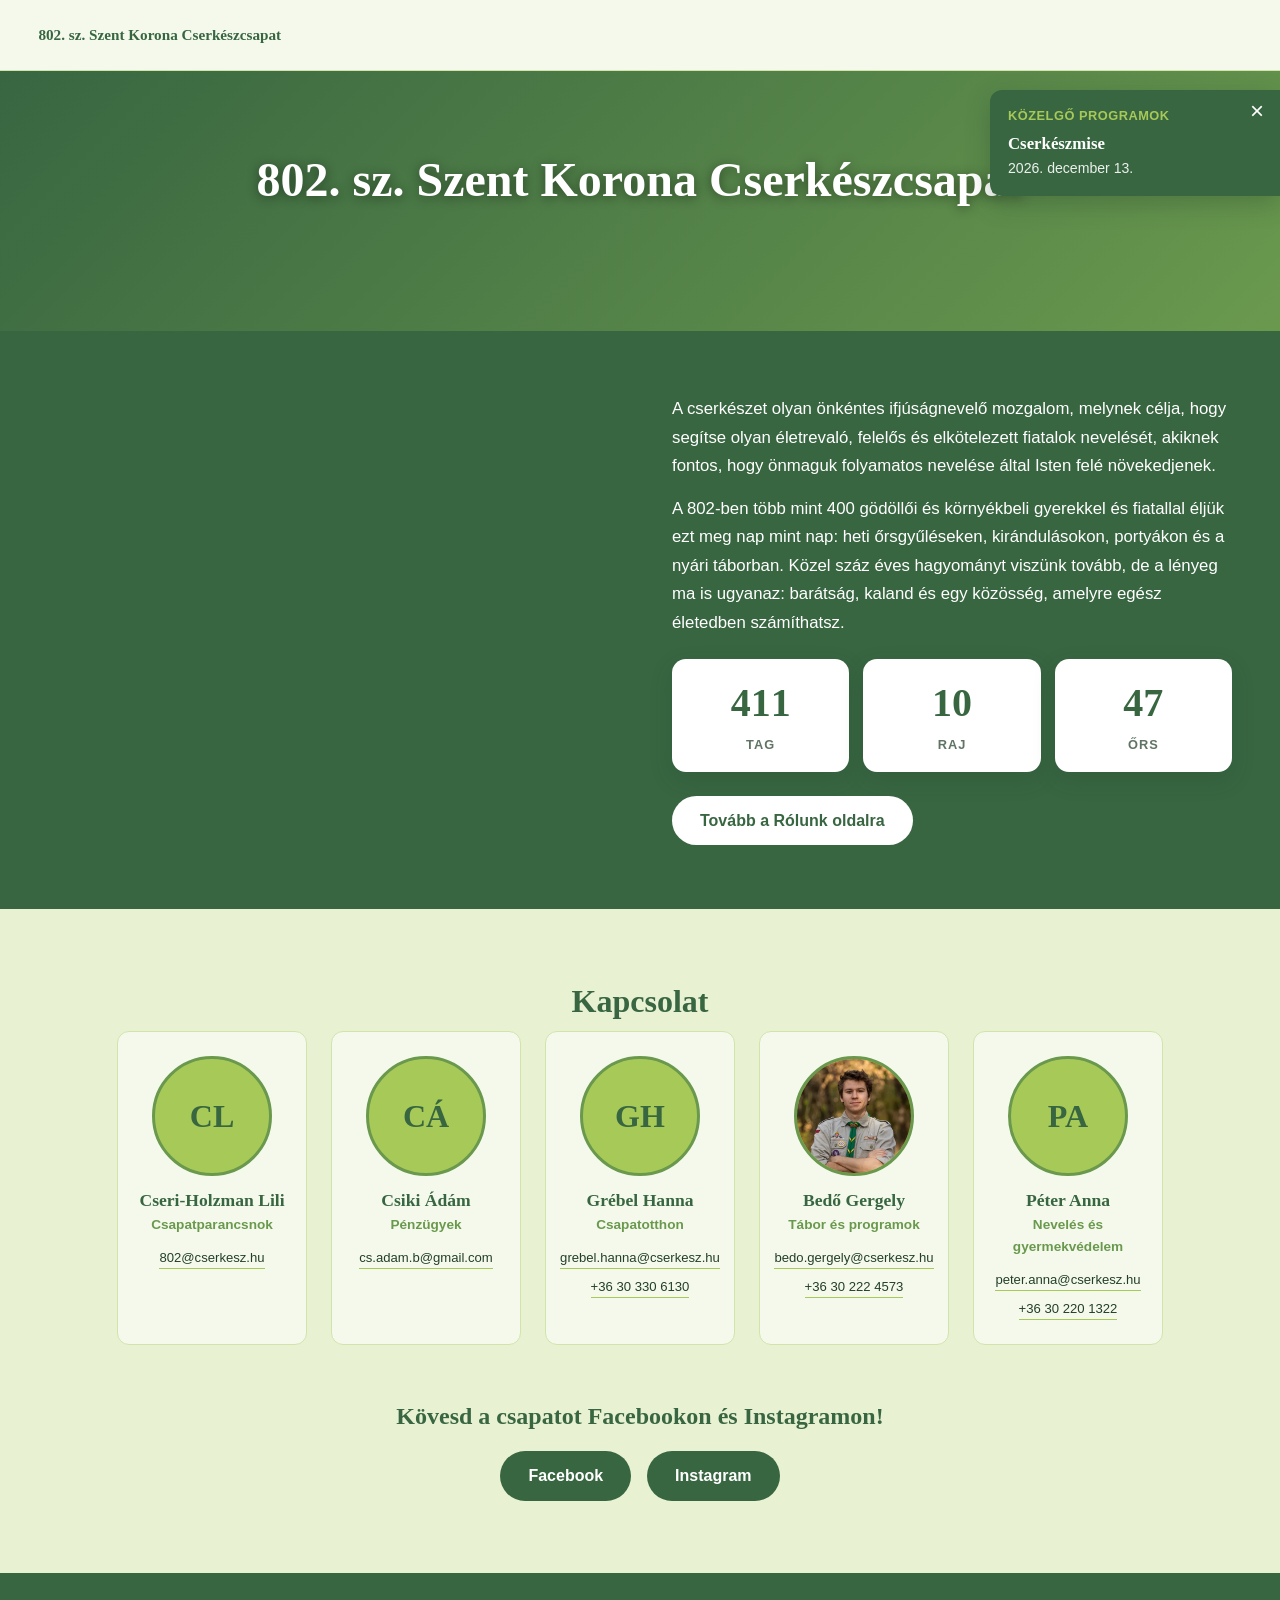
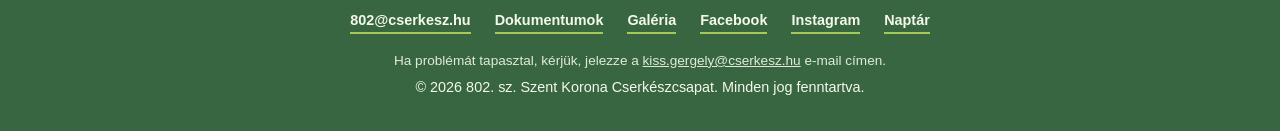
==== index.html @ c23d1774 "Programkártya: a főoldalról érkezve sincs kiemelés (:target törölve); style.css?v=134 Co-Authored-By" ====
<!DOCTYPE html>
<html lang="hu">
<head>
  <meta charset="UTF-8">
  <!-- Content Security Policy: scripts only from this site (plus the hashed inline script of
       404.html), embeds only from Google Forms/Drive/Maps; a defence in depth against injected code.
       Keep it identical on every page; a new external resource has to be allowed here. -->
  <meta http-equiv="Content-Security-Policy" content="default-src 'self'; script-src 'self' 'sha256-ILmEoDmaDFn/JUVySfZHBvQvwyPFL4ER1KanXS+sU4k='; style-src 'self' 'unsafe-inline'; img-src 'self' data:; connect-src 'self'; frame-src https://docs.google.com https://drive.google.com https://www.google.com https://maps.google.com; object-src 'none'; base-uri 'self'; form-action 'none'; upgrade-insecure-requests">
  <meta name="referrer" content="strict-origin-when-cross-origin">
  <meta name="viewport" content="width=device-width, initial-scale=1.0">
  <title>802. sz. Szent Korona Cserkészcsapat – Gödöllő</title>
  <meta name="description" content="A 802. sz. Szent Korona Cserkészcsapat Gödöllőn működő cserkészcsapat. Csatlakozz hozzánk 4. osztálytól: közösség, kaland, természet.">

  <link rel="canonical" href="https://www.802szentkorona.com/">

  <meta property="og:type" content="website">
  <meta property="og:title" content="802. sz. Szent Korona Cserkészcsapat – Gödöllő">
  <meta property="og:description" content="Csatlakozz hozzánk 4. osztálytól: közösség, kaland, természet.">
  <meta property="og:url" content="https://www.802szentkorona.com/">
  <meta property="og:image" content="https://www.802szentkorona.com/images/webp/kozos/share.jpg">
  <meta property="og:image:width" content="1200">
  <meta property="og:image:height" content="630">
  <meta property="og:image:alt" content="A 802. sz. Szent Korona Cserkészcsapat tagjai közös csoportképen">
  <meta property="og:site_name" content="802. sz. Szent Korona Cserkészcsapat">
  <meta name="twitter:card" content="summary_large_image">
  <meta property="og:locale" content="hu_HU">

  <!-- Logos: the header shows images/webp/kozos/logo_white.jpg (black mark on white), the favicon is images/webp/kozos/logo_green.jpg -->
  <link rel="icon" type="image/jpeg" href="images/webp/kozos/logo_green.jpg?v=1">
  <link rel="apple-touch-icon" href="images/webp/kozos/logo_green.jpg?v=1">
  <link rel="stylesheet" href="style.css?v=134">

  <!-- Structured data: helps Google understand that this is an organisation -->
  <script type="application/ld+json">
  {
    "@context": "https://schema.org",
    "@type": "Organization",
    "name": "802. sz. Szent Korona Cserkészcsapat",
    "url": "https://www.802szentkorona.com/",
    "logo": "https://www.802szentkorona.com/images/webp/kozos/logo_white.jpg",
    "email": "802@cserkesz.hu",
    "areaServed": "Gödöllő",
    "sameAs": ["https://www.facebook.com/802szentkorona"]
  }
  </script>
</head>
<body>

  <!-- Notice bar (red, top of the page) -->
  <!-- NOTICES:START – written by tools/sync_notices.py from the Google Sheet, do not edit by hand -->
  <div class="notice-bar" id="noticeBar"></div>

  <!-- NOTICES:END -->

  <!-- Header / navigation -->
  <header class="site-header">
    <div class="container header-inner">
      <a href="./" class="logo">
        <img class="logo-img" src="images/webp/kozos/logo_white.webp" alt="" data-optional>
        <span class="logo-text">802. sz. Szent Korona Cserkészcsapat</span>
      </a>

      <!-- Hamburger button for the mobile view -->
      <button class="nav-toggle" id="navToggle" type="button" aria-label="Menü megnyitása" aria-expanded="false" aria-controls="mainNav">
        <span></span>
        <span></span>
        <span></span>
      </button>

      <nav class="main-nav" id="mainNav">
        <ul>
          <li><a href="./" aria-current="page">Főoldal</a></li>
          <li class="has-sub">
            <button class="nav-sub-toggle" type="button" aria-expanded="false" aria-controls="subPrograms">Események</button>
            <ul class="sub-nav" id="subPrograms">
              <li><a href="programok">Programjaink</a></li>
              <li><a href="tabor">Táboraink</a></li>
            </ul>
          </li>
          <li><a href="csapatotthon">Csapatotthonunk</a></li>
          <li><a href="rolunk">Rólunk</a></li>
          <li class="has-sub">
            <button class="nav-sub-toggle" type="button" aria-expanded="false" aria-controls="subFinance">Pénzügyek</button>
            <ul class="sub-nav" id="subFinance">
              <li><a href="penzugyek#tagdij">Tagdíj</a></li>
              <li><a href="penzugyek#nagytabor">Nagytábordíj</a></li>
              <li><a href="penzugyek#kcstabor">Kcs tábordíj</a></li>
              <li><a href="egyesulet">Egyesület</a></li>
              <li><a href="eszkozok">Eszközbérlés</a></li>
            </ul>
          </li>
          <li><a class="nav-cta nav-cta-join" href="csatlakozom">Csatlakozom</a></li>
          <li><a class="nav-cta" href="tamogass">Támogass minket</a></li>
        </ul>
      </nav>
    </div>
  </header>

  <!--
    Cover image + name (images/webp/fooldal/csapatunk.webp). The image is shown in full,
    without cropping, in its own ratio, at full width.
  -->
  <section class="hero">
    <img class="hero-img" src="images/webp/fooldal/csapatunk.webp" alt="A csapat tagjai közös csoportképen az erdő előtt" data-optional>
    <!-- On phones the 802 aerial photo replaces the group photo (switched by the CSS), together with the title -->
    <img class="hero-img-mobile" src="images/webp/fooldal/hero.webp" width="1200" height="899" alt="Cserkészek madártávlatból, a réten kirakott 802-es szám" data-optional>
    <h1>802. sz. Szent Korona Cserkészcsapat</h1>
  </section>

  <!--
    Csapatunk: the image on the left (images/webp/fooldal/hero.webp, shown in full,
    without cropping), the text on the right on a plain green background.
    On mobile the image is on top, the text below.
  -->
  <section id="csapatunk" class="team-split">
    <div class="team-split-image">
      <img src="images/webp/fooldal/hero.webp" alt="Cserkészek madártávlatból, a réten kirakott 802-es szám" data-optional>
    </div>
    <div class="team-split-text">
      <div>
        <!--
          The text is based on the team's earlier website (the Rólunk and
          "Csapatunk múltja" pages: the start in the early 1920s, the ban in 1948,
          the restart in 1989, the weekly patrol meetings and the summer camp).
          The first paragraph introduces scouting, the second the team.
        -->
        <p>
          A cserkészet olyan önkéntes ifjúságnevelő mozgalom, melynek célja, hogy
          segítse olyan életrevaló, felelős és elkötelezett fiatalok nevelését,
          akiknek fontos, hogy önmaguk folyamatos nevelése által Isten felé
          növekedjenek.
        </p>
        <p>
          A 802-ben több mint 400 gödöllői és környékbeli gyerekkel és
          fiatallal éljük ezt meg nap mint nap: heti őrsgyűléseken,
          kirándulásokon, portyákon és a nyári táborban. Közel száz éves
          hagyományt viszünk tovább, de a lényeg ma is ugyanaz: barátság, kaland
          és egy közösség, amelyre egész életedben számíthatsz.
        </p>
        <!-- Counters (they roll up when scrolled into view) -->
        <!-- COUNTERS:START – written by tools/sync_counters.py from the Google Sheet, do not edit by hand -->
        <div class="stats">
          <div class="stat-card">
            <span class="stat-number" data-count="411">411</span>
            <span class="stat-label">Tag</span>
          </div>
          <div class="stat-card">
            <span class="stat-number" data-count="10">10</span>
            <span class="stat-label">Raj</span>
          </div>
          <div class="stat-card">
            <span class="stat-number" data-count="47">47</span>
            <span class="stat-label">Őrs</span>
          </div>
        </div>

        <!-- COUNTERS:END -->
        <a class="btn btn-light" href="rolunk">Tovább a Rólunk oldalra</a>
      </div>
    </div>
  </section>

  <!-- Kapcsolat -->
  <!--
    The cards (name, role, introduction, e-mail, phone, photo) come from the
    "Csapatvezetés" sheet; tools/sync_leaders.py downloads the photos from the Drive "Képek"
    folder into images/webp/kozos/team/<name>.webp files.
    While a photo is not uploaded, the card shows the monogram.
  -->
  <section id="kapcsolat" class="section contact">
    <div class="container">
      <h2>Kapcsolat</h2>

      <div class="people-grid">
        <!-- LEADERS:START – written by tools/sync_leaders.py from the Google Sheet (Csapatvezetés), do not edit by hand -->
        <div class="person-card has-bio">
          <div class="person-photo" data-initials="CL">
            <img src="images/webp/kozos/team/cseri-holzman-lili.webp" alt="Cseri-Holzman Lili" data-optional>
          </div>
          <h3>Cseri-Holzman Lili</h3>
          <p class="person-role">Csapatparancsnok</p>
          <a class="person-email" href="mailto:802@cserkesz.hu">802@<wbr>cserkesz.hu</a>
          <div class="person-bio" hidden>
            <p class="person-bio-role">Csapatparancsnok</p>
            <ul class="person-bio-contact">
              <li><a class="person-email" href="mailto:802@cserkesz.hu">802@cserkesz.hu</a></li>
            </ul>
          </div>
        </div>

        <div class="person-card has-bio">
          <div class="person-photo" data-initials="CÁ">
            <img src="images/webp/kozos/team/csiki-adam.webp" alt="Csiki Ádám" data-optional>
          </div>
          <h3>Csiki Ádám</h3>
          <p class="person-role">Pénzügyek</p>
          <a class="person-email" href="mailto:cs.adam.b@gmail.com">cs.adam.b@<wbr>gmail.com</a>
          <div class="person-bio" hidden>
            <p class="person-bio-role">Pénzügyek</p>
            <ul class="person-bio-contact">
              <li><a class="person-email" href="mailto:cs.adam.b@gmail.com">cs.adam.b@gmail.com</a></li>
            </ul>
          </div>
        </div>

        <div class="person-card has-bio">
          <div class="person-photo" data-initials="GH">
            <img src="images/webp/kozos/team/grebel-hanna.webp" alt="Grébel Hanna" data-optional>
          </div>
          <h3>Grébel Hanna</h3>
          <p class="person-role">Csapatotthon</p>
          <a class="person-email" href="mailto:grebel.hanna@cserkesz.hu">grebel.hanna@<wbr>cserkesz.hu</a>
          <a class="person-phone" href="tel:+36303306130">+36 30 330 6130</a>
          <div class="person-bio" hidden>
            <p class="person-bio-role">Csapatotthon</p>
            <p class="person-bio-text">Grébel Hanna vagyok, törzsgyökeres gödöllői és jelenleg az ELTE társadalomtudományi karán vagyok szociológi alapszakos hallgató. 2015-óta része az életemnek a cserkészet. 2022-ben őrsvezető lettem és jelenleg is aktívan vezetem a Gyömbér őrsöt. 2024-ben felkértek, hogy legyek a Bezsilla villáért felelős Csapatparancsnok-helyettes, amit szívesen vállaltam. Elvégeztem a segédtiszti vezetőképzőt és 2025 őszében leváltottam az elődömet. Feladatom, hogy a csapatotthonunk vidám, biztonságos és funkcionális környezetet biztosítson a gyermekek és a vezetők számára egyaránt, felveszem a kapcsolatot azokkal, akik szállás miatt keresnek meg minket (más cserkészcsapatok) és gondoskodok a ház felszereltségéről.</p>
            <ul class="person-bio-contact">
              <li><a class="person-email" href="mailto:grebel.hanna@cserkesz.hu">grebel.hanna@cserkesz.hu</a></li>
              <li><a class="inline-link" href="tel:+36303306130">+36 30 330 6130</a></li>
            </ul>
          </div>
        </div>

        <div class="person-card has-bio">
          <div class="person-photo" data-initials="BG">
            <img src="images/webp/kozos/team/bedo-gergely.webp" alt="Bedő Gergely" data-optional>
          </div>
          <h3>Bedő Gergely</h3>
          <p class="person-role">Tábor és programok</p>
          <a class="person-email" href="mailto:bedo.gergely@cserkesz.hu">bedo.gergely@<wbr>cserkesz.hu</a>
          <a class="person-phone" href="tel:+36302224573">+36 30 222 4573</a>
          <div class="person-bio" hidden>
            <p class="person-bio-role">Tábor és programok</p>
            <p class="person-bio-text">Egészen kisgyermek korom óta nagy csodálattal és kíváncsisággal nézek a világra. Hamar ráébredtem arra is, hogy a szerteágazó érdeklődésem biztos pontja a minket körülvevő természet. Amint tehettem, csatlakoztam is a cserkészekhez. Azóta sokat köszönhetek a mozgalomnak, a rengeteg szabadban töltött perc mellet, a megtartó közösséget, a fejlődési lehetőségeket és a cselekedve tanulás tapasztalatát, sok élményt és kalandot. Úgy hiszem, hogy ma is, amikor minden a fiatalok figyelméért van versenyben, a cserkészet egy biztos fogódzkodót ad az egészséges felnőtté válás útján.<br>Hogy ehhez hozzá tehessek, örömmel vállaltam csapatunk szolgálatát segédőrsvezetőként, idővel pedig megadatott, hogy folytathattam ezt, és immáron programokért felelős csapatparancsnok helyettesként segíthetem csapatparancsnokunk munkáját. Feladatomat a saját tapasztalataimat szem előtt tartva igyekszem végezni. Célom, hogy olyan programokat tartsunk, amelyek ténylegesen fejlődési lehetőséget adnak a cserkészeinknek. Hozzásegítik őket önmaguk, egymás, a természet, a körülöttünk lévő és a szemmel nem látható világ megismeréséhez és megértéséhez. Azt szeretném, hogy a programok során sok kalandban és élményben lehessen része csapatunk minden tagjának.</p>
            <ul class="person-bio-contact">
              <li><a class="person-email" href="mailto:bedo.gergely@cserkesz.hu">bedo.gergely@cserkesz.hu</a></li>
              <li><a class="inline-link" href="tel:+36302224573">+36 30 222 4573</a></li>
            </ul>
          </div>
        </div>

        <div class="person-card has-bio">
          <div class="person-photo" data-initials="PA">
            <img src="images/webp/kozos/team/peter-anna.webp" alt="Péter Anna" data-optional>
          </div>
          <h3>Péter Anna</h3>
          <p class="person-role">Nevelés és gyermekvédelem</p>
          <a class="person-email" href="mailto:peter.anna@cserkesz.hu">peter.anna@<wbr>cserkesz.hu</a>
          <a class="person-phone" href="tel:+36302201322">+36 30 220 1322</a>
          <div class="person-bio" hidden>
            <p class="person-bio-role">Nevelés és gyermekvédelem</p>
            <p class="person-bio-text">Péter Anna vagyok, legtöbbeknek Annipanni. 2014-ben kezdtem el cserkészkedni Gödöllőn, 2020-ban lettem őrsvezető, és immár hetedik éve vezetem a Cukorborsó őrsöt. A nevelésért felelős csapatparancsnok-helyettesi szolgálatot 2024 ősze óta végzem csapatunkban. Célom és legfőbb motivációm, hogy mind a vezetőink, mind a hozzánk járó gyermekek biztonságos és fejlődésre alkalmas környezetben tölthessék szabadidejüket, legyen szó őrsgyűlésekről, raji és csapatos programokról vagy a táborokról.</p>
            <ul class="person-bio-contact">
              <li><a class="person-email" href="mailto:peter.anna@cserkesz.hu">peter.anna@cserkesz.hu</a></li>
              <li><a class="inline-link" href="tel:+36302201322">+36 30 220 1322</a></li>
            </ul>
          </div>
        </div>

        <!-- LEADERS:END -->
      </div>

      <!--
        Social pages: deliberately links only, the Facebook/Instagram
        content is not loaded into the page (so the visitor's data is not
        sent to Meta until they click).
      -->
      <div class="social-section">
        <h3>Kövesd a csapatot Facebookon és Instagramon!</h3>
        <div class="social-buttons">
          <a class="btn btn-primary" href="https://www.facebook.com/802szentkorona" target="_blank" rel="noopener noreferrer">Facebook</a>
          <a class="btn btn-primary" href="https://www.instagram.com/802szentkorona/" target="_blank" rel="noopener noreferrer">Instagram</a>
        </div>
      </div>
    </div>
  </section>

  <!-- Footer -->
  <footer class="site-footer">
    <div class="container">
      <div class="footer-links">
        <a href="mailto:802@cserkesz.hu">802@cserkesz.hu</a>
        <a href="dokumentumok">Dokumentumok</a>
        <a href="galeria">Galéria</a>
        <a href="https://www.facebook.com/802szentkorona" target="_blank" rel="noopener noreferrer">Facebook</a>
        <a href="https://www.instagram.com/802szentkorona/" target="_blank" rel="noopener noreferrer">Instagram</a>
        <a href="programok#naptar">Naptár</a>
      </div>
      <!-- ADMIN_CONTACT:START – written by tools/sync_footer.py from the ADMIN_EMAIL secret, do not edit by hand -->
      <p class="footer-report">Ha problémát tapasztal, kérjük, jelezze a <a href="mailto:kiss.gergely@cserkesz.hu">kiss.gergely@cserkesz.hu</a> e-mail címen.</p>

      <!-- ADMIN_CONTACT:END -->
      <p>&copy; <span id="year"></span> 802. sz. Szent Korona Cserkészcsapat. Minden jog fenntartva.</p>
    </div>
  </footer>

  <!--
    Upcoming program tab: if programok.html has a program in the next 7 days
    (data-date), this tab slides in from the right with the program's name and
    date. Clicking it leads to the matching card on the Programok page.
    script.js reads the data from programok.html, there is nothing to edit here.
  -->
  <aside class="upcoming-tab" id="upcomingTab" aria-label="Közelgő programok" hidden>
    <button class="upcoming-close" id="upcomingClose" type="button" aria-label="Bezárás">&times;</button>
    <p class="upcoming-title">Közelgő programok</p>
    <ul class="upcoming-list" id="upcomingList"></ul>
  </aside>

  <script src="script.js?v=79"></script>
</body>
</html>
---- style.css ----
/* ==========================================================
   Base settings
   ========================================================== */
:root {
  /* ----------------------------------------------------------
     The site's COLOUR SCHEME — the 3 given greens are the base:
       - 386641 (dark green)
       - 6a994e (medium green)
       - a7c957 (light, lime green)
     None of the given colours is light enough for a background, so the
     background and border colours are derived from a7c957 (mixed with
     white), and the text colour is a darker shade of 386641.
     Changing these variables recolours the whole site.
     ---------------------------------------------------------- */
  --color-primary: #386641;        /* dark green – buttons, links, headings, footer */
  --color-primary-dark: #2a4d31;   /* darker shade of dark green – hover state */
  --color-accent: #6a994e;         /* medium green – decorative lines, icons */
  --color-highlight: #a7c957;      /* light green – date labels, highlights */
  --color-text: #233f2a;           /* derived dark green – body text */
  --color-text-muted: rgba(35, 63, 42, 0.72);
  --color-bg: #f4f9eb;             /* derived – main background */
  --color-bg-alt: #e8f1d2;         /* derived – alternating section background */
  --color-border: #d3e4ab;         /* derived – borders */
  --color-alert: #b42318;          /* red – notice bar (top of the page) */

  --font-heading: 'Georgia', 'Times New Roman', serif;
  --font-body: 'Segoe UI', Arial, sans-serif;
  --max-width: 1100px;
}

* {
  box-sizing: border-box;
}

/* The hidden attribute hides an element even if it has its own display rule */
[hidden] {
  display: none !important;
}

html {
  scroll-behavior: smooth;
}

body {
  margin: 0;
  font-family: var(--font-body);
  color: var(--color-text);
  background: var(--color-bg);
  line-height: 1.6;
}

h1, h2, h3 {
  font-family: var(--font-heading);
  color: var(--color-primary);
  line-height: 1.25;
  margin-top: 0;
}

a {
  color: inherit;
  text-decoration: none;
}

img {
  max-width: 100%;
  display: block;
}

.container {
  max-width: var(--max-width);
  margin: 0 auto;
  padding: 0 20px;
}

.section {
  padding: 72px 0;
}

.section h2 {
  font-size: 2rem;
  margin-bottom: 10px;
  text-align: center;
}

.section-lead {
  text-align: center;
  max-width: 640px;
  margin: 0 auto 40px;
  color: var(--color-text-muted);
}

.btn {
  display: inline-block;
  padding: 12px 28px;
  border: none;
  border-radius: 30px;
  font-family: inherit;
  font-size: 1rem;
  font-weight: bold;
  cursor: pointer;
  transition: transform 0.2s ease, background 0.2s ease;
}

.btn:hover {
  transform: translateY(-2px);
}

.btn-primary {
  background: var(--color-primary);
  color: #fff;
}

.btn-primary:hover {
  background: var(--color-primary-dark);
}

/* Light button on a dark green background (e.g. in the Csapatunk section) */
.btn-light {
  background: #fff;
  color: var(--color-primary);
}

.btn-light:hover {
  background: var(--color-highlight);
}

/* ==========================================================
   Header / navigation
   ========================================================== */
.site-header {
  position: sticky;
  top: 0;
  z-index: 100;
  background: rgba(244, 249, 235, 0.95);
  border-bottom: 1px solid var(--color-border);
  backdrop-filter: blur(4px);
}

.header-inner {
  display: flex;
  align-items: center;
  justify-content: space-between;
  height: 70px;
  gap: 16px;
}

.logo {
  display: flex;
  align-items: center;
  gap: 10px;
  font-family: var(--font-heading);
  font-size: 0.95rem;
  font-weight: bold;
  color: var(--color-primary);
  line-height: 1.2;
}

/* The logo is a JPG with a white background: multiply blending makes the white
   transparent in front of the header's pale background, the black stays black */
.logo-img {
  width: 64px;
  height: 64px;
  object-fit: contain;
  mix-blend-mode: multiply;
}

.main-nav ul {
  display: flex;
  align-items: center;
  gap: 14px;
  list-style: none;
  margin: 0;
  padding: 0;
}

.main-nav a {
  white-space: nowrap;
  font-size: 0.95rem;
  font-weight: 600;
  padding: 6px 0;
  border-bottom: 2px solid transparent;
  transition: color 0.2s ease, border-color 0.2s ease;
}

.main-nav a:hover {
  color: var(--color-accent);
}

.main-nav a[aria-current="page"] {
  color: var(--color-primary);
  border-bottom-color: var(--color-highlight);
}

/* The "Támogass minket" menu item looks like a button */
.main-nav a.nav-cta {
  padding: 8px 18px;
  border-bottom: none;
  border-radius: 30px;
  background: var(--color-primary);
  color: #fff;
}

.main-nav a.nav-cta:hover {
  background: var(--color-primary-dark);
  color: #fff;
}

.main-nav a.nav-cta[aria-current="page"] {
  background: var(--color-primary-dark);
  color: #fff;
}

/* "Csatlakozom" is a button too, next to "Támogass minket", in a lighter green */
.main-nav a.nav-cta-join {
  background: var(--color-highlight);
  color: var(--color-text);
}

.main-nav a.nav-cta-join:hover {
  background: var(--color-accent);
  color: #fff;
}

.main-nav a.nav-cta-join[aria-current="page"] {
  background: var(--color-accent);
  color: #fff;
}

/* Dropdown menus (Események, Pénzügyek): open on click and – with a mouse – on hover */
.has-sub {
  position: relative;
}

.nav-sub-toggle {
  display: inline-flex;
  align-items: center;
  gap: 6px;
  padding: 6px 0;
  border: 0;
  border-bottom: 2px solid transparent;
  background: none;
  color: inherit;
  font: inherit;
  font-size: 0.95rem;
  font-weight: 600;
  white-space: nowrap;
  cursor: pointer;
  transition: color 0.2s ease, border-color 0.2s ease;
}

/* downward arrow, turns upward when open */
.nav-sub-toggle::after {
  content: '';
  width: 6px;
  height: 6px;
  margin-top: -3px;
  border-right: 2px solid currentColor;
  border-bottom: 2px solid currentColor;
  transform: rotate(45deg);
  transition: transform 0.2s ease, margin 0.2s ease;
}

.has-sub.open > .nav-sub-toggle::after {
  margin-top: 3px;
  transform: rotate(-135deg);
}

.nav-sub-toggle:hover {
  color: var(--color-accent);
}

.has-sub.is-current > .nav-sub-toggle {
  color: var(--color-primary);
  border-bottom-color: var(--color-highlight);
}

.main-nav .sub-nav {
  position: absolute;
  top: 100%;
  left: 50%;
  z-index: 110;
  display: none;
  flex-direction: column;
  align-items: stretch;
  gap: 2px;
  min-width: 150px;
  margin-top: 10px;
  padding: 6px;
  background: #fff;
  border: 1px solid var(--color-border);
  border-radius: 12px;
  box-shadow: 0 10px 28px rgba(35, 63, 42, 0.16);
  transform: translateX(-50%);
}

/* invisible "bridge" between the menu item and the dropdown, so it does not close while hovering */
.main-nav .sub-nav::before {
  content: '';
  position: absolute;
  top: -12px;
  left: 0;
  right: 0;
  height: 12px;
}

.main-nav .sub-nav a {
  display: block;
  padding: 9px 14px;
  border-bottom: 0;
  border-radius: 8px;
}

.main-nav .sub-nav a:hover,
.main-nav .sub-nav a[aria-current="page"] {
  background: var(--color-bg-alt);
  color: var(--color-primary);
}

.has-sub.open > .sub-nav {
  display: flex;
}

/* Wide screens used with a mouse: opens on hover only (clicking does nothing),
   without an arrow; with the keyboard (Tab) focus opens it. Touch screens keep click + arrow. */
@media (hover: hover) and (min-width: 1281px) {
  .has-sub:hover > .sub-nav,
  .has-sub:has(:focus-visible) > .sub-nav {
    display: flex;
  }

  .nav-sub-toggle {
    cursor: default;
  }

  .nav-sub-toggle::after {
    display: none;
  }
}

.nav-toggle {
  display: none;
  flex-direction: column;
  justify-content: center;
  gap: 5px;
  width: 32px;
  height: 32px;
  background: none;
  border: none;
  padding: 4px;
  cursor: pointer;
}

.nav-toggle span {
  display: block;
  height: 2px;
  background: var(--color-primary);
  border-radius: 2px;
}

/* ==========================================================
   Hero (home page)
   The cover image is shown IN FULL, without cropping or distortion: the image
   fills the width keeping its own ratio, and its height follows from that
   (on a large screen it may be taller than the viewport; the bottom is then
   reached by scrolling). If the image is missing (script.js removes an image
   that fails to load), a green gradient shows.
   ========================================================== */
.hero {
  position: relative;
  display: flex;
  justify-content: center;
  min-height: 260px;
  background: linear-gradient(135deg, var(--color-primary), var(--color-accent));
}

.hero-img {
  display: block;
  width: 100%;
  height: auto;
}

/* The phone version of the image (the 802 aerial photo) is hidden on desktop */
.hero-img-mobile {
  display: none;
}

.hero h1 {
  position: absolute;
  /* 16% is left free at the bottom, so the title sits at about 42% of the image height
     (above the middle); a larger value moves it higher */
  inset: 0 0 16% 0;
  z-index: 2;
  display: flex;
  align-items: center;
  justify-content: center;
  margin: 0;
  padding: 20px;
  text-align: center;
  color: #fff;
  font-size: 3rem;
  text-shadow: 0 2px 12px rgba(0, 0, 0, 0.45);
}

/* Title banner of the subpages */
.page-banner {
  padding: 56px 20px;
  text-align: center;
  background: linear-gradient(135deg, var(--color-primary), var(--color-accent));
}

.page-banner h1 {
  margin: 0;
  color: #fff;
  font-size: 2.4rem;
}

.page-banner p {
  margin: 10px auto 0;
  max-width: 640px;
  color: rgba(255, 255, 255, 0.9);
}

/* ==========================================================
   Csapatunk section: the image on the left (shown in full, without
   cropping), the text on the right on a plain green background
   ========================================================== */
.team-split {
  display: grid;
  grid-template-columns: 1fr 1fr;
  background: var(--color-primary);
  color: #fff;
}

.team-split-image {
  display: flex;
  align-items: center;
}

.team-split-image img {
  display: block;
  width: 100%;
  height: auto;
}

.team-split-text {
  display: flex;
  align-items: center;
  padding: 48px clamp(24px, 5vw, 72px);
}

.team-split-text h2 {
  margin-bottom: 16px;
  color: #fff;
  font-size: 2rem;
}

.team-split-text p {
  margin: 0 0 14px;
  max-width: 560px;
  font-size: 1.05rem;
  line-height: 1.7;
}

.team-split-text .btn {
  margin-top: 10px;
}

/* ==========================================================
   Kapcsolat – people's cards
   ========================================================== */
.contact {
  background: var(--color-bg-alt);
}

.people-grid {
  display: flex;
  flex-wrap: wrap;
  justify-content: center;
  gap: 24px;
}

.person-card {
  flex: 0 1 190px;
  padding: 24px 12px;
  text-align: center;
  background: var(--color-bg);
  border: 1px solid var(--color-border);
  border-radius: 12px;
  transition: transform 0.2s ease, box-shadow 0.2s ease;
}

.person-card:hover {
  transform: translateY(-4px);
  box-shadow: 0 12px 24px rgba(35, 63, 42, 0.12);
}

/* A monogram shows behind the photo while the image is not uploaded yet
   (script.js removes an image that fails to load) */
.person-photo {
  position: relative;
  width: 120px;
  height: 120px;
  margin: 0 auto 14px;
  border-radius: 50%;
  overflow: hidden;
  background: var(--color-highlight);
  border: 3px solid var(--color-accent);
}

.person-photo::before {
  content: attr(data-initials);
  position: absolute;
  inset: 0;
  display: flex;
  align-items: center;
  justify-content: center;
  font-family: var(--font-heading);
  font-size: 2rem;
  font-weight: bold;
  color: var(--color-primary);
}

.person-photo img {
  position: absolute;
  inset: 0;
  width: 100%;
  height: 100%;
  object-fit: cover;
  /* for portrait photos the top of the image shows, so the head is not squeezed against the top of the circle */
  object-position: center top;
}

.person-card h3 {
  font-size: 1.1rem;
  margin-bottom: 2px;
}

.person-role {
  margin: 0 0 8px;
  font-size: 0.85rem;
  font-weight: 600;
  color: var(--color-accent);
}

.person-email {
  font-size: 0.82rem;
  overflow-wrap: anywhere;
  border-bottom: 1px solid var(--color-highlight);
}

.person-email:hover {
  color: var(--color-accent);
}

/* phone number on the person card, below the e-mail */
.person-phone {
  display: inline-block;
  margin-top: 6px;
  font-size: 0.82rem;
  border-bottom: 1px solid var(--color-highlight);
}

/* the e-mail on the card keeps its width while "Másolva!" is shown (script.js sets min-width) */
.person-card > .person-email {
  display: inline-block;
  max-width: 100%;
}

/* clicked on the card: copied, "Másolva!" for a moment (script.js) */
.person-card > .person-email.is-copied,
.person-card > .person-phone.is-copied,
.news-card a.is-copied {
  color: var(--color-primary);
  font-weight: bold;
}

a.person-phone:hover {
  color: var(--color-accent);
}

/* ==========================================================
   Social pages (Facebook, Instagram): link buttons only
   ========================================================== */
.social-section {
  margin-top: 56px;
  text-align: center;
}

.social-section > h3 {
  font-size: 1.5rem;
  margin-bottom: 20px;
}

.social-buttons {
  display: flex;
  flex-wrap: wrap;
  justify-content: center;
  gap: 16px;
}

/* ==========================================================
   Rólunk – a longer text page with two sections
   ========================================================== */
/* The fixed header must not cover the section title when arriving through an anchor link */
section[id] {
  scroll-margin-top: 70px;
}

/* Anchor links in the green title banner, below the title (Rólunk) */
.page-jump {
  display: flex;
  flex-wrap: wrap;
  justify-content: center;
  gap: 12px;
  margin-top: 22px;
}

.page-jump a {
  padding: 8px 22px;
  border: 2px solid #fff;
  border-radius: 30px;
  font-weight: 600;
  color: #fff;
  transition: background 0.2s ease, color 0.2s ease;
}

.page-jump a:hover,
.page-jump a:focus-visible {
  background: #fff;
  color: var(--color-primary);
}

.about-alt {
  background: var(--color-bg-alt);
}

.prose {
  max-width: 800px;
}

.prose h2 {
  margin-bottom: 24px;
}

.prose h3 {
  margin: 32px 0 10px;
  font-size: 1.3rem;
}

.prose p {
  margin: 0 0 14px;
}

.prose ul,
.prose ol {
  margin: 0 0 14px;
  padding-left: 1.5em;
}

.prose li {
  margin-bottom: 6px;
}

.prose a {
  font-weight: 600;
  border-bottom: 2px solid var(--color-highlight);
}

.prose a:hover {
  color: var(--color-accent);
}

.prose blockquote {
  margin: 0 0 14px;
  padding: 14px 20px;
  border-left: 4px solid var(--color-accent);
  background: rgba(167, 201, 87, 0.18);
  border-radius: 0 8px 8px 0;
  font-style: italic;
}

.prose-source {
  margin-top: 36px;
  padding-top: 16px;
  border-top: 1px solid var(--color-border);
  font-size: 0.9rem;
  color: var(--color-text-muted);
}

/* ==========================================================
   Csatlakozom – grades and troop leaders
   ========================================================== */
.grades-grid {
  display: grid;
  grid-template-columns: repeat(auto-fit, minmax(300px, 1fr));
  gap: 24px;
}

.grade-card {
  padding: 24px;
  background: var(--color-bg-alt);
  border: 1px solid var(--color-border);
  border-top: 4px solid var(--color-accent);
  border-radius: 12px;
}

.grade-card h3 {
  font-size: 1.25rem;
  margin-bottom: 4px;
}

.grade-note {
  margin: 0 0 12px;
}

.grade-squad {
  margin: 0 0 12px;
  font-weight: 600;
  color: var(--color-accent);
}

.grade-card ul {
  list-style: none;
  margin: 0;
  padding: 0;
}

.grade-card li {
  padding: 8px 0;
  border-top: 1px solid var(--color-border);
}

.grade-card li:first-child {
  border-top: none;
}

.leader-name {
  display: block;
  font-weight: 600;
}

.leader-email {
  font-size: 0.9rem;
  overflow-wrap: anywhere;
  border-bottom: 1px solid var(--color-highlight);
}

.leader-email:hover {
  color: var(--color-accent);
}

/* ==========================================================
   Csapatotthonunk
   ========================================================== */
.home-text {
  max-width: 720px;
  margin: 0 auto 40px;
  text-align: center;
}

.home-contact-title {
  margin-bottom: 20px;
  text-align: center;
  font-size: 1.3rem;
}

.home-contact {
  display: flex;
  justify-content: center;
  margin-bottom: 48px;
}

/* Visiting troops: info card on the left, the contact card on the right; stacked on phones.
   The contact wrapper is "display: contents", so its title takes the first row on the right and
   the two cards share the second row (= equally tall). */
.home-visit {
  display: grid;
  grid-template-columns: 1fr auto;
  gap: 20px 32px;
  margin-bottom: 48px;
}

.home-visit-contact {
  display: contents;
}

.home-visit .home-contact-title {
  grid-column: 2;
  grid-row: 1;
  margin-bottom: 0;
}

.home-visit .home-contact {
  grid-column: 2;
  grid-row: 2;
  margin-bottom: 0;
}

.home-visit-contact .person-card {
  flex-basis: 210px;
}

.home-visit-card {
  grid-column: 1;
  grid-row: 2;
  padding: 24px;
  background: var(--color-bg-alt);
  border: 1px solid var(--color-border);
  border-top: 4px solid var(--color-accent);
  border-radius: 12px;
}

.home-visit-card h3 {
  margin-bottom: 12px;
  font-size: 1.3rem;
}

.home-visit-card p {
  margin: 0 0 12px;
}

.home-visit-card .btn {
  margin-top: 4px;
}

@media (max-width: 768px) {
  .home-visit {
    grid-template-columns: 1fr;
    gap: 20px;
  }

  .home-visit-card,
  .home-visit .home-contact-title,
  .home-visit .home-contact {
    grid-column: 1;
    grid-row: auto;
  }

  .home-visit .home-contact-title {
    margin-top: 8px;
  }
}

/* Link inside text (e.g. a phone number) */
.inline-link {
  font-weight: 600;
  border-bottom: 2px solid var(--color-highlight);
}

.inline-link:hover {
  color: var(--color-accent);
}

.map-wrapper {
  max-width: 900px;
  margin: 0 auto;
  border-radius: 12px;
  overflow: hidden;
  border: 1px solid var(--color-border);
  box-shadow: 0 10px 30px rgba(35, 63, 42, 0.1);
}

.map-wrapper iframe {
  display: block;
  width: 100%;
  height: 380px;
  border: 0;
}

.map-cta {
  margin-top: 24px;
  text-align: center;
}

/* ==========================================================
   Programs – news cards
   ========================================================== */
/* Steppable row: 3 cards are visible at a time, scrolled with the arrows */
.news-carousel {
  position: relative;
  /* strip reserved for the arrows on both sides of the cards */
  padding: 0 60px;
}

.news-grid {
  display: flex;
  gap: 24px;
  /* room above/below for the lifting card and its shadow (overflow would clip it) */
  padding: 12px 0 24px;
  margin: -12px 0 -24px;
  overflow-x: auto;
  scroll-snap-type: x mandatory;
  scrollbar-width: none;
}

.news-grid::-webkit-scrollbar {
  display: none;
}

.news-grid > .news-card {
  flex: 0 0 calc((100% - 48px) / 3);
  /* a long e-mail address must not widen the card (then the last one would be cut off) */
  min-width: 0;
  overflow-wrap: anywhere;
  scroll-snap-align: start;
}

.carousel-btn {
  position: absolute;
  top: 50%;
  z-index: 2;
  width: 44px;
  height: 44px;
  margin-top: -22px;
  padding: 0 0 4px;
  border: 0;
  border-radius: 50%;
  background: var(--color-primary);
  color: #fff;
  font-size: 1.8rem;
  line-height: 1;
  cursor: pointer;
  box-shadow: 0 4px 12px rgba(35, 63, 42, 0.3);
  transition: background 0.2s ease, opacity 0.2s ease;
}

.carousel-btn:hover:not(:disabled) {
  background: var(--color-primary-dark);
}

/* If it cannot page further that way, the arrow fades */
.carousel-btn:disabled {
  opacity: 0.25;
  box-shadow: none;
  cursor: default;
}

.carousel-prev {
  left: 0;
}

.carousel-next {
  right: 0;
}

/* If every card fits, no arrows are needed */
.news-carousel.is-static .carousel-btn {
  display: none;
}

@media (max-width: 900px) {
  .news-grid > .news-card {
    flex-basis: calc((100% - 24px) / 2);
  }
}

@media (max-width: 640px) {
  /* On mobile the arrows sit on the card's edge so the card stays wide enough */
  .news-carousel {
    padding: 0;
  }

  .carousel-btn {
    width: 40px;
    height: 40px;
    margin-top: -20px;
  }

  .carousel-prev {
    left: -12px;
  }

  .carousel-next {
    right: -12px;
  }

  .news-grid > .news-card {
    flex-basis: 100%;
  }
}

/* ==========================================================
   Programs – calendar
   ========================================================== */
/* Order on the page: upcoming (light) → calendar (alternate background) → Program Archívum (light),
   so the backgrounds alternate even while the archive is hidden */
.calendar-section {
  background: var(--color-bg-alt);
  border-top: 1px solid var(--color-border);
}

/* subscribing to the public Google Calendar, above the calendar */
.calendar-subscribe {
  max-width: 820px;
  margin: 0 auto 24px;
  text-align: center;
}

.calendar-subscribe p {
  margin: 0 0 14px;
  color: var(--color-text-muted);
}

.calendar-subscribe-buttons {
  display: flex;
  flex-wrap: wrap;
  justify-content: center;
  gap: 12px;
}

/* outlined button (second choice next to a .btn-primary) */
.btn-outline {
  background: transparent;
  color: var(--color-primary);
  box-shadow: inset 0 0 0 2px var(--color-primary);
}

.btn-outline:hover {
  background: var(--color-primary);
  color: #fff;
}

/* the cards of the selected day would blend into the alternate background */
.calendar-section .news-card {
  background: var(--color-bg);
}

/* Program Archívum: past programs in their own strip, below the calendar */
.archive-section {
  border-top: 1px solid var(--color-border);
}

/* Program images at the bottom of the card: 2 images at a time, paged with arrows on both sides (script.js).
   The images show uncropped (in full) in a uniform 3:2 frame; clicking opens the lightbox. */
.news-gallery {
  position: relative;
  margin: auto 0 0;          /* at the bottom of the card, right above the buttons */
  padding-top: 12px;
}

.news-gallery + .news-actions {
  margin-top: 0;
}

.news-gallery-track {
  display: flex;
  gap: 8px;
  overflow-x: auto;
  scroll-snap-type: x mandatory;
  scrollbar-width: none;
}

.news-gallery-track::-webkit-scrollbar {
  display: none;
}

.news-gallery-track img {
  flex: 0 0 calc((100% - 8px) / 2);
  min-width: 0;
  aspect-ratio: 3 / 2;
  object-fit: contain;
  border-radius: 8px;
  background: rgba(35, 63, 42, 0.08);
  scroll-snap-align: start;
  cursor: zoom-in;
}

.news-gallery-track img:focus-visible {
  outline: 3px solid var(--color-highlight);
  outline-offset: -3px;
}

.gallery-btn {
  position: absolute;
  top: 50%;
  z-index: 1;
  width: 32px;
  height: 32px;
  margin-top: -16px;
  padding: 0 0 3px;
  border: 0;
  border-radius: 50%;
  background: var(--color-primary);
  color: #fff;
  font-size: 1.4rem;
  line-height: 1;
  cursor: pointer;
  box-shadow: 0 3px 10px rgba(35, 63, 42, 0.3);
  transition: background 0.2s ease, opacity 0.2s ease;
}

.gallery-btn:hover:not(:disabled) {
  background: var(--color-primary-dark);
}

.gallery-btn:disabled {
  opacity: 0.25;
  box-shadow: none;
  cursor: default;
}

.gallery-prev {
  left: -12px;
}

.gallery-next {
  right: -12px;
}

.calendar {
  max-width: 820px;
  margin: 0 auto;
  padding: 20px;
  background: #fff;
  border: 1px solid var(--color-border);
  border-radius: 12px;
}

.calendar-head {
  display: flex;
  align-items: center;
  justify-content: space-between;
  margin-bottom: 16px;
}

.calendar-title {
  margin: 0;
  font-size: 1.35rem;
  text-transform: capitalize;
}

.calendar-nav {
  width: 38px;
  height: 38px;
  padding: 0 0 3px;
  border: 0;
  border-radius: 50%;
  background: var(--color-bg-alt);
  color: var(--color-primary);
  font-size: 1.5rem;
  line-height: 1;
  cursor: pointer;
}

.calendar-nav:hover {
  background: var(--color-highlight);
}

.calendar-weekdays,
.calendar-days {
  display: grid;
  grid-template-columns: repeat(7, minmax(0, 1fr));
  gap: 6px;
}

.calendar-weekdays {
  margin-bottom: 6px;
  text-align: center;
  font-size: 0.85rem;
  font-weight: bold;
  color: var(--color-text-muted);
}

.cal-day {
  display: flex;
  flex-direction: column;
  align-items: flex-start;
  gap: 4px;
  height: 84px;
  overflow: hidden;
  padding: 6px;
  border: 1px solid var(--color-border);
  border-radius: 8px;
  background: var(--color-bg);
  color: var(--color-text);
  font: inherit;
  text-align: left;
}

/* Days of the neighbouring months are paler */
.cal-day.other-month {
  opacity: 0.55;
}

.cal-day.today {
  border-color: var(--color-accent);
  box-shadow: inset 0 0 0 1px var(--color-accent);
}

.cal-num {
  font-size: 0.9rem;
  font-weight: bold;
}

/* on phones the short month name ("okt.") does not fit in the cell, only the day number shows */
@media (max-width: 600px) {
  .cal-mon {
    display: none;
  }
}

.cal-day.has-event {
  background: var(--color-bg-alt);
  cursor: pointer;
}

.cal-day.has-event:hover {
  border-color: var(--color-accent);
}

.cal-day.selected {
  background: var(--color-primary);
  border-color: var(--color-primary);
  color: #fff;
}

.cal-chips {
  display: flex;
  flex-direction: column;
  gap: 3px;
  width: 100%;
}

.cal-chip {
  display: block;
  max-width: 100%;
  padding: 1px 6px;
  overflow: hidden;
  border-radius: 4px;
  background: var(--color-primary);
  color: #fff;
  font-size: 0.72rem;
  text-overflow: ellipsis;
  white-space: nowrap;
}

.cal-day.selected .cal-chip {
  background: #fff;
  color: var(--color-primary);
}

.calendar-detail {
  max-width: var(--max-width);
  margin: 32px auto 0;
}

.calendar-detail-title {
  margin-bottom: 20px;
  text-align: center;
  font-size: 1.35rem;
}

.calendar-detail-cards {
  display: grid;
  grid-template-columns: repeat(auto-fit, minmax(300px, 1fr));
  gap: 24px;
}

.calendar-hint {
  text-align: center;
  color: var(--color-text-muted);
}

@media (max-width: 640px) {
  .calendar {
    padding: 12px;
  }

  .calendar-days,
  .calendar-weekdays {
    gap: 3px;
  }

  .cal-day {
    height: 48px;
    padding: 4px;
    align-items: center;
  }

  /* On narrow screens a dot replaces the program name */
  .cal-chips {
    flex-direction: row;
    flex-wrap: wrap;
    justify-content: center;
  }

  .cal-chip {
    width: 8px;
    height: 8px;
    padding: 0;
    border-radius: 50%;
    font-size: 0;
  }
}

.news-card {
  display: flex;
  flex-direction: column;
  padding: 28px 24px;
  background: var(--color-bg-alt);
  border: 1px solid var(--color-border);
  border-radius: 12px;
  transition: transform 0.2s ease, box-shadow 0.2s ease;
}

.news-card:hover {
  transform: translateY(-4px);
  box-shadow: 0 12px 24px rgba(35, 63, 42, 0.12);
}

/* no focus frame on the card (with the keyboard it gets the focus back after its pop-up is closed) */
.news-card:focus,
.news-card:focus-visible {
  outline: none;
}

.news-meta {
  display: flex;
  flex-wrap: wrap;
  align-items: center;
  gap: 8px;
  margin-bottom: 12px;
}

.news-date {
  padding: 4px 12px;
  border-radius: 20px;
  background: var(--color-highlight);
  font-size: 0.85rem;
  font-weight: bold;
  color: var(--color-text);
}

/* Past event: "Elmúlt" label + paler look */
.news-past-label {
  padding: 4px 12px;
  border-radius: 20px;
  background: var(--color-text-muted);
  font-size: 0.85rem;
  font-weight: bold;
  color: #fff;
}

.news-card-past {
  opacity: 0.65;
}

.news-card-past:hover {
  transform: none;
  box-shadow: none;
}

.news-empty {
  max-width: 560px;
  margin: 0 auto;
  text-align: center;
  color: var(--color-text-muted);
}

.news-card h3 {
  font-size: 1.25rem;
}

.news-card p {
  margin: 0 0 12px;
}

.news-card .news-detail {
  margin: 0 0 8px;
}

.news-card .news-link {
  margin-top: auto;
  align-self: flex-start;
  font-weight: 600;
  border-bottom: 2px solid var(--color-highlight);
}

.news-card .news-link:hover {
  color: var(--color-accent);
}

/* ==========================================================
   Támogass minket
   ========================================================== */
.support-text {
  max-width: 720px;
  margin: 0 auto 40px;
  text-align: center;
}

.bank-card {
  max-width: 480px;
  margin: 0 auto;
  padding: 28px 24px;
  text-align: center;
  background: var(--color-bg-alt);
  border: 1px solid var(--color-border);
  border-top: 4px solid var(--color-accent);
  border-radius: 12px;
}

.bank-card h3 {
  font-size: 1.2rem;
}

.bank-label {
  margin: 14px 0 2px;
  font-size: 0.8rem;
  font-weight: 600;
  text-transform: uppercase;
  letter-spacing: 0.05em;
  color: var(--color-accent);
}

.bank-value {
  margin: 0;
  font-size: 1.1rem;
  font-weight: 600;
}

/* The association's and the bank details cards side by side, stacked on mobile */
.support-org-intro {
  margin-bottom: 20px;
}

.support-cards {
  display: grid;
  grid-template-columns: 1fr 1fr;
  gap: 24px;
  max-width: 960px;
  margin: 0 auto;
}

.support-cards .bank-card {
  max-width: none;
  margin: 0;
}

/* Account number selectable with one click */
.bank-number {
  font-family: 'Courier New', monospace;
  font-size: clamp(0.85rem, 3.6vw, 1.3rem);
  user-select: all;
}

.bank-note {
  margin: 20px 0 0;
  padding-top: 16px;
  border-top: 1px solid var(--color-border);
  font-size: 0.95rem;
}

/* The top of the page is more compact, so the 1% image shows without scrolling */
.support-page {
  padding-top: 40px;
}

.support-page .support-text {
  margin-bottom: 28px;
}

/* Image of the 1% tax offering, right after the introduction */
.support-banner {
  max-width: 900px;
  margin: 0 auto 48px;
}

.support-banner img {
  width: 100%;
  height: auto;
  border-radius: 12px;
  box-shadow: 0 10px 30px rgba(35, 63, 42, 0.15);
}

/* ==========================================================
   Egyesület (egyesulet.html): the association behind the troop;
   the data cards and the 1% image reuse the Támogass minket styles
   ========================================================== */
/* The intro sits in the banner, so its text gets a wider line */
.assoc-banner p {
  max-width: 820px;
}

.assoc-banner strong {
  color: #fff;
}

.assoc-page h3 {
  font-size: 1.4rem;
  margin-bottom: 10px;
}

.assoc-page .support-text {
  margin-bottom: 36px;
}

.assoc-activity {
  text-align: left;
}

.assoc-page .support-cards {
  margin-bottom: 48px;
}

.assoc-tax {
  margin-bottom: 20px;
}

/* Members in two columns (one on mobile), numbered */
.member-list {
  display: grid;
  grid-template-columns: auto auto;
  justify-content: center;
  gap: 6px 48px;
  margin: 0;
  padding-left: 1.6em;
  text-align: left;
}

@media (max-width: 600px) {
  .member-list {
    grid-template-columns: auto;
  }
}

.assoc-docs {
  grid-template-columns: minmax(0, 480px);
  justify-content: center;
}

/* ==========================================================
   Footer
   ========================================================== */
.site-footer {
  padding: 36px 0 28px;
  background: var(--color-primary);
  color: var(--color-bg);
  text-align: center;
  font-size: 0.9rem;
}

.footer-links {
  display: flex;
  flex-wrap: wrap;
  justify-content: center;
  gap: 8px 24px;
  margin-bottom: 16px;
}

.footer-links a {
  font-weight: 600;
  border-bottom: 2px solid var(--color-highlight);
}

.footer-links a:hover {
  color: var(--color-highlight);
}

.site-footer p {
  margin: 4px 0;
}

/* "Ha problémát tapasztal…" line (tools/sync_footer.py), above the copyright */
.footer-report {
  font-size: 0.85rem;
  opacity: 0.9;
}

.footer-report a {
  color: inherit;
  text-decoration: underline;
}

/* ==========================================================
   Responsiveness
   ========================================================== */
/* The long team name + the menu (7 items, 2 of them dropdowns) no longer fit in one row below about 1250px,
   so the menu switches to the hamburger here (measure again when adding a menu item!) */
@media (max-width: 1280px) {
  .nav-toggle {
    display: flex;
  }

  .main-nav {
    position: absolute;
    top: 70px;
    left: 0;
    right: 0;
    max-height: 0;
    overflow: hidden;
    background: var(--color-bg);
    border-bottom: 1px solid var(--color-border);
    transition: max-height 0.3s ease;
  }

  .main-nav.open {
    max-height: calc(100vh - 70px);
    overflow-y: auto;
  }

  .main-nav ul {
    flex-direction: column;
    align-items: stretch;
    gap: 0;
  }

  .main-nav li {
    border-top: 1px solid var(--color-border);
  }

  .main-nav a {
    display: block;
    padding: 14px 20px;
    border-bottom: none;
  }

  .main-nav a[aria-current="page"] {
    background: var(--color-bg-alt);
  }

  .main-nav a.nav-cta {
    margin: 12px 20px;
    text-align: center;
  }

  /* on phones/tablets the dropdown opens inside the menu item, indented */
  .nav-sub-toggle {
    display: flex;
    justify-content: space-between;
    width: 100%;
    padding: 14px 20px;
    border-bottom: 0;
    text-align: left;
  }

  .nav-sub-toggle::after {
    margin-right: 4px;
  }

  .has-sub.is-current > .nav-sub-toggle {
    border-bottom: 0;
  }

  .main-nav .sub-nav {
    position: static;
    min-width: 0;
    margin: 0;
    padding: 0;
    border: 0;
    border-radius: 0;
    box-shadow: none;
    background: none;
    transform: none;
  }

  .main-nav .sub-nav::before {
    display: none;
  }

  .main-nav .sub-nav a {
    padding: 12px 20px 12px 40px;
    border-radius: 0;
  }
}

@media (max-width: 768px) {
  .support-cards {
    grid-template-columns: 1fr;
  }

  .team-split {
    grid-template-columns: 1fr;
  }

  .team-split-text {
    padding: 40px 20px;
  }

  /* On phones the group photo disappears and the 802 aerial photo is the hero: the title at the bottom of the
     image, with a dark gradient (so the numbers stay visible). The image is left out of the Csapatunk section,
     because it is already at the top. */
  .hero {
    min-height: 0;
  }

  .hero-img {
    display: none;
  }

  .hero-img-mobile {
    display: block;
    width: 100%;
    height: auto;
  }

  .hero h1 {
    inset: auto 0 0 0;
    padding: 56px 20px 20px;
    background: linear-gradient(to top, rgba(10, 20, 12, 0.78), rgba(10, 20, 12, 0));
    font-size: 2rem;
  }

  .team-split-image {
    display: none;
  }

  .page-banner h1 {
    font-size: 1.9rem;
  }

  .section {
    padding: 56px 0;
  }

  .map-wrapper iframe {
    height: 300px;
  }
}

@media (max-width: 480px) {
  .logo-text {
    font-size: 0.9rem;
  }

  .hero h1 {
    font-size: 1.6rem;
  }
}

/* ==========================================================
   Upcoming program tab (home page, slides in from the right)
   ========================================================== */
.upcoming-tab {
  position: fixed;
  right: 0;
  top: 90px;
  z-index: 150;                    /* above the sticky header (100), below the pop-ups (200+) */
  width: min(290px, calc(100vw - 24px));
  padding: 16px 40px 16px 18px;
  background: var(--color-primary);
  color: #fff;
  border-radius: 12px 0 0 12px;
  box-shadow: 0 8px 24px rgba(35, 63, 42, 0.3);
  transform: translateX(110%);
  transition: transform 0.5s ease;
}

.upcoming-tab.is-visible {
  transform: translateX(0);
}

/* with the mobile menu open the tab slides out, so it does not cover the menu */
body:has(.main-nav.open) .upcoming-tab {
  transform: translateX(110%);
}

.upcoming-title {
  margin: 0 0 8px;
  font-size: 0.8rem;
  font-weight: bold;
  letter-spacing: 0.04em;
  text-transform: uppercase;
  color: var(--color-highlight);
}

.upcoming-list {
  margin: 0;
  padding: 0;
  list-style: none;
}

.upcoming-list li + li {
  margin-top: 10px;
  padding-top: 10px;
  border-top: 1px solid rgba(255, 255, 255, 0.25);
}

.upcoming-list a {
  display: block;
  color: #fff;
}

.upcoming-list a:hover .upcoming-name {
  text-decoration: underline;
}

.upcoming-name {
  display: block;
  font-family: Georgia, serif;
  font-size: 1.05rem;
  font-weight: bold;
  line-height: 1.25;
}

.upcoming-date {
  display: block;
  margin-top: 2px;
  font-size: 0.88rem;
  opacity: 0.9;
}

.upcoming-close {
  position: absolute;
  top: 6px;
  right: 8px;
  width: 30px;
  height: 30px;
  border: 0;
  border-radius: 50%;
  background: transparent;
  color: #fff;
  font-size: 1.5rem;
  line-height: 1;
  cursor: pointer;
}

.upcoming-close:hover {
  background: rgba(255, 255, 255, 0.2);
}

@media (prefers-reduced-motion: reduce) {
  .upcoming-tab {
    transition: none;
  }
}

/* On phones the tab is a card at the bottom of the screen instead of the top right, where it
   covered the hero title; long lists scroll inside it */
@media (max-width: 768px) {
  .upcoming-tab {
    top: auto;
    right: 12px;
    bottom: 12px;
    left: 12px;
    width: auto;
    border-radius: 12px;
    transform: translateY(calc(100% + 24px));
  }

  .upcoming-tab.is-visible {
    transform: none;
  }

  body:has(.main-nav.open) .upcoming-tab {
    transform: translateY(calc(100% + 24px));
  }

  .upcoming-list {
    max-height: 32vh;
    overflow-y: auto;
  }

  /* a white frame, so the dark green card does not blend into the dark green Csapatunk section */
  .upcoming-tab {
    border: 3px solid #fff;
    box-shadow: 0 10px 30px rgba(35, 63, 42, 0.45);
  }
}

/* the card arriving from the home page tab (#id) is not hidden under the fixed header */
.news-card {
  scroll-margin-top: 90px;
}


/* Copy button (Támogass minket: tax number, account number): a small icon next to the value */
.bank-copy {
  display: flex;
  align-items: center;
  justify-content: center;
  gap: 8px;
}

.bank-copy .bank-number {
  font-size: clamp(0.8rem, 3.4vw, 1.2rem);
}

.copy-btn {
  display: inline-flex;
  flex: none;
  align-items: center;
  justify-content: center;
  width: 26px;
  height: 26px;
  padding: 0;
  border: 1px solid var(--color-border);
  border-radius: 6px;
  background: #fff;
  color: var(--color-primary);
  cursor: pointer;
  transition: background 0.2s ease, color 0.2s ease, border-color 0.2s ease;
}

.copy-btn:hover {
  border-color: var(--color-accent);
  background: var(--color-highlight);
}

.copy-btn svg {
  width: 14px;
  height: 14px;
  fill: none;
  stroke: currentColor;
  stroke-width: 2;
  stroke-linecap: round;
  stroke-linejoin: round;
}

.copy-btn .icon-check,
.copy-btn.is-copied .icon-copy {
  display: none;
}

.copy-btn.is-copied .icon-check {
  display: block;
}

.copy-btn.is-copied {
  border-color: var(--color-primary);
  background: var(--color-primary);
  color: #fff;
}

/* E-mail address + copy button in one row (script.js adds the button next to mailto links) */
.email-copy {
  display: inline-flex;
  align-items: center;
  gap: 6px;
  max-width: 100%;
  vertical-align: middle;
}

.email-copy > a {
  min-width: 0;
  overflow-wrap: anywhere;
}

.person-card .email-copy,
.bank-card .email-copy {
  justify-content: center;
}

/* On the narrow person cards the e-mail and the button do not fit in one row, so the button goes below */
.person-card .email-copy {
  flex-direction: column;
  gap: 6px;
}

/* Bottle return: text + QR code side by side, stacked on mobile */
.support-bottle {
  display: grid;
  grid-template-columns: 1fr auto;
  align-items: center;
  gap: 32px;
  max-width: 960px;
  margin: 24px auto 0;
  padding: 28px 24px;
  background: var(--color-bg-alt);
  border: 1px solid var(--color-border);
  border-top: 4px solid var(--color-accent);
  border-radius: 12px;
}

.support-bottle h3 {
  font-size: 1.3rem;
}

.support-bottle p {
  margin: 0 0 12px;
}

.support-bottle .btn {
  margin-top: 8px;
}

.support-bottle img {
  display: block;
  width: 240px;
  height: auto;
  border: 1px solid var(--color-border);
  border-radius: 12px;
  background: #fff;
}

@media (max-width: 720px) {
  .support-bottle {
    grid-template-columns: 1fr;
    text-align: center;
  }

  .support-bottle img {
    margin: 0 auto;
  }
}

/* The header uses the full width: logo on the left, menu on the right, not crammed into the middle */
.site-header .container {
  max-width: none;
  padding: 0 clamp(20px, 3vw, 48px);
}

/* ==========================================================
   Tábor
   ========================================================== */
/* Title banner together with the introduction */
.camp-banner {
  padding: 56px 20px 64px;
}

.camp-banner p {
  max-width: 760px;
  margin-top: 16px;
  font-size: 1.05rem;
  line-height: 1.7;
}

.camp-banner p strong {
  color: #fff;
}

.camp-cards {
  display: grid;
  grid-template-columns: 1fr 1fr;
  gap: 24px;
  max-width: 960px;
  margin: 0 auto;
}

.camp-card {
  padding: 28px 24px;
  background: var(--color-bg-alt);
  border: 1px solid var(--color-border);
  border-top: 4px solid var(--color-accent);
  border-radius: 12px;
}

.camp-card h3 {
  font-size: 1.4rem;
}

.camp-card-lead {
  margin: 0 0 8px;
}

.camp-card-value {
  margin: 0 0 2px;
  font-weight: 600;
}

/* General information: image + text alternating left/right */
.camp-info {
  border-top: 1px solid var(--color-border);
}

.camp-block {
  display: grid;
  grid-template-columns: 1.15fr 1fr;
  align-items: center;
  gap: 48px;
  margin-bottom: 72px;
}

.camp-block:last-child {
  margin-bottom: 0;
}

.camp-block-reverse {
  grid-template-columns: 1fr 1.15fr;
}

.camp-block-reverse .camp-media {
  order: 2;
}

/* Composed image bunch: two columns of different width, slightly overlapping
   and shifted down. The images keep their own ratio
   (no cropping), with rounded corners; clicking opens them large. */
.camp-media {
  display: flex;
  align-items: flex-start;
}

.camp-col {
  display: flex;
  flex-direction: column;
  gap: 10px;
  min-width: 0;
}

.camp-col:first-child {
  flex: 0 0 var(--col1, 58%);
}

.camp-col:nth-child(2) {
  position: relative;
  z-index: 1;
  flex: 0 0 var(--col2, 50%);
  margin-left: var(--overlap, -8%);
  margin-top: 12%;
}

.camp-col img {
  display: block;
  width: 100%;
  height: auto;
  border-radius: 14px;
  box-shadow: 0 6px 18px rgba(35, 63, 42, 0.25);
  cursor: zoom-in;
  transition: transform 0.2s ease, box-shadow 0.2s ease;
}

.camp-col img:hover,
.camp-col img:focus-visible {
  transform: scale(1.03);
  box-shadow: 0 10px 26px rgba(35, 63, 42, 0.35);
}

.camp-text h3 {
  font-size: 1.6rem;
}

.camp-text p {
  margin: 0 0 14px;
}

.camp-list {
  margin: 0 0 20px;
  padding-left: 20px;
}

.camp-list li {
  margin-bottom: 10px;
}

/* red warning card below the camp cards (same shape as the payment reference warning) */
.camp-alert {
  max-width: 960px;   /* as wide as the two camp cards together (.camp-cards) */
  margin: 32px auto 0;
  padding: 22px 24px;
  background: #fdecea;
  border: 1px solid #f3b4ad;
  border-left: 5px solid var(--color-alert);
  border-radius: 12px;
}

.camp-alert h3 {
  margin: 0 0 8px;
  color: var(--color-alert);
  font-size: 1.15rem;
}

.camp-alert p {
  margin: 0;
}

@media (max-width: 860px) {
  .camp-cards {
    grid-template-columns: 1fr;
  }

  .camp-block {
    grid-template-columns: 1fr;
    gap: 24px;
    margin-bottom: 56px;
  }

  /* on mobile the image always comes first, the text below */
  .camp-block-reverse .camp-media {
    order: 0;
  }
}

/* Lightbox: clicking shows the image at full size */
.lightbox {
  position: fixed;
  inset: 0;
  z-index: 200;
  display: flex;
  align-items: center;
  justify-content: center;
  padding: 24px;
  background: rgba(10, 20, 12, 0.9);
}

.lightbox[hidden] {
  display: none;
}

.lightbox-figure {
  margin: 0;
  text-align: center;
}

.lightbox-img {
  display: block;
  max-width: min(92vw, 1400px);
  max-height: 82vh;
  width: auto;
  height: auto;
  margin: 0 auto;
  border-radius: 10px;
  box-shadow: 0 10px 40px rgba(0, 0, 0, 0.5);
}

.lightbox-btn {
  position: absolute;
  display: flex;
  align-items: center;
  justify-content: center;
  width: 46px;
  height: 46px;
  padding: 0 0 4px;
  border: 0;
  border-radius: 50%;
  background: rgba(255, 255, 255, 0.18);
  color: #fff;
  font-size: 1.9rem;
  line-height: 1;
  cursor: pointer;
}

.lightbox-btn:hover {
  background: rgba(255, 255, 255, 0.34);
}

.lightbox-close {
  top: 16px;
  right: 16px;
}

.lightbox-prev {
  left: 16px;
  top: 50%;
  margin-top: -23px;
}

.lightbox-next {
  right: 16px;
  top: 50%;
  margin-top: -23px;
}

@media (max-width: 640px) {
  .lightbox {
    padding: 12px;
  }

  .lightbox-prev,
  .lightbox-next {
    top: auto;
    bottom: 16px;
    margin-top: 0;
  }
}

/* Csatlakozom: introduction and download of the membership forms */
.join-lead {
  max-width: 760px;
  margin-bottom: 24px;
  font-size: 1.05rem;
}

.join-downloads {
  display: flex;
  flex-wrap: wrap;
  justify-content: center;
  gap: 12px;
  margin-bottom: 48px;
}

/* 404: button row */
.error-links {
  display: flex;
  flex-wrap: wrap;
  justify-content: center;
  gap: 12px;
}

/* "Üzenet másolása" (copy message) button on the program cards */
.news-actions {
  display: flex;
  flex-wrap: wrap;
  gap: 8px;
  margin-top: auto;
  padding-top: 12px;
}

.share-btn,
.calendar-btn {
  display: inline-flex;
  align-items: center;
  gap: 6px;
  padding: 6px 14px;
  border: 1px solid var(--color-accent);
  border-radius: 20px;
  background: #fff;
  color: var(--color-primary);
  font-family: inherit;
  font-size: 0.85rem;
  font-weight: 600;
  cursor: pointer;
  transition: background 0.2s ease, color 0.2s ease;
}

.share-btn:hover,
.calendar-btn:hover {
  background: var(--color-highlight);
}

.share-btn.is-copied {
  border-color: var(--color-primary);
  background: var(--color-primary);
  color: #fff;
}

.share-btn svg,
.calendar-btn svg {
  width: 15px;
  height: 15px;
  fill: none;
  stroke: currentColor;
  stroke-width: 2;
  stroke-linecap: round;
  stroke-linejoin: round;
}

/* Dokumentumok page */
.doc-grid {
  display: grid;
  grid-template-columns: repeat(auto-fit, minmax(300px, 1fr));
  gap: 24px;
  max-width: 960px;
  margin: 0 auto;
}

.doc-card {
  display: flex;
  flex-direction: column;
  align-items: flex-start;
  padding: 24px;
  background: var(--color-bg-alt);
  border: 1px solid var(--color-border);
  border-top: 4px solid var(--color-accent);
  border-radius: 12px;
}

.doc-card h3 {
  font-size: 1.2rem;
}

.doc-card p {
  margin: 0 0 8px;
}

.doc-card .doc-meta {
  margin-bottom: 16px;
  font-size: 0.85rem;
  color: var(--color-text-muted);
}

.doc-card .btn {
  margin-top: auto;
}

/* The "Google Naptárba" button is green so it stands out next to "Üzenet másolása" */
.calendar-btn {
  border-color: var(--color-primary);
  background: var(--color-primary);
  color: #fff;
}

.calendar-btn:hover {
  border-color: var(--color-primary-dark);
  background: var(--color-primary-dark);
  color: #fff;
}

/* Csapatunk section on desktop: the image is a rounded card with a shadow on the green background,
   the text next to it. Not applied on phones (below 768 px), the earlier layout stays there. */
@media (min-width: 769px) {
  .team-split {
    align-items: center;
    column-gap: clamp(32px, 5vw, 72px);
    padding: 64px max(24px, calc((100% - 1200px) / 2));
  }

  .team-split-image img {
    border-radius: 18px;
    box-shadow: 0 14px 36px rgba(0, 0, 0, 0.35);
    cursor: zoom-in;
    transition: transform 0.2s ease, box-shadow 0.2s ease;
  }

  .team-split-image img:hover,
  .team-split-image img:focus-visible {
    transform: scale(1.02);
    box-shadow: 0 18px 44px rgba(0, 0, 0, 0.45);
  }

  .team-split-text {
    padding: 0;
  }
}

/* Csapatotthon: the history of the Bezsilla villa and of the scouts, longer text */
.home-story {
  max-width: none;
  text-align: left;
}

.home-story h3 {
  margin: 32px 0 10px;
  font-size: 1.35rem;
}

.home-story h3:first-child {
  margin-top: 0;
}

.home-story p {
  margin: 0 0 14px;
}

.home-story a {
  font-weight: 600;
  border-bottom: 2px solid var(--color-highlight);
}

.home-story a:hover {
  color: var(--color-accent);
}

.home-story .home-source {
  font-size: 0.85rem;
  color: var(--color-text-muted);
}

.home-map-address {
  margin: 0 0 12px;
  text-align: center;
}

/* Several contact details for one person (e-mail and phone on separate lines) */
.leader-line {
  margin-top: 2px;
}

.camp-person {
  margin-bottom: 10px;
}

/* On phones the contact cards are in 2 columns, smaller; the last, odd card is centred */
@media (max-width: 640px) {
  .people-grid {
    display: grid;
    grid-template-columns: repeat(2, minmax(0, 1fr));
    gap: 12px;
  }

  .people-grid .person-card {
    flex: none;
    padding: 14px 8px 12px;
  }

  .people-grid .person-card:last-child:nth-child(odd) {
    grid-column: 1 / -1;
    justify-self: center;
    width: calc(50% - 6px);
  }

  .people-grid .person-photo {
    width: 84px;
    height: 84px;
    margin-bottom: 8px;
    border-width: 2px;
  }

  .people-grid .person-card h3 {
    font-size: 0.95rem;
    line-height: 1.25;
  }

  .people-grid .person-role {
    margin-bottom: 6px;
    font-size: 0.75rem;
  }

  .people-grid .person-email,
  .people-grid .person-phone {
    font-size: 0.72rem;
  }

  .people-grid .copy-btn {
    width: 24px;
    height: 24px;
  }
}

/* People: clickable card + introduction pop-up */
.person-card.has-bio {
  cursor: pointer;
}

.person-card.has-bio:focus-visible {
  outline: 3px solid var(--color-highlight);
  outline-offset: 2px;
}

.person-modal {
  position: fixed;
  inset: 0;
  z-index: 210;
  display: flex;
  align-items: center;
  justify-content: center;
  padding: 20px;
  background: rgba(10, 20, 12, 0.7);
}

.person-modal[hidden] {
  display: none;
}

.person-modal-card {
  position: relative;
  width: 100%;
  max-width: 520px;
  max-height: calc(100vh - 40px);
  overflow-y: auto;
  padding: 32px 28px 28px;
  background: var(--color-bg);
  border-radius: 18px;
  box-shadow: 0 20px 60px rgba(0, 0, 0, 0.45);
}

.person-modal-close {
  position: absolute;
  top: 10px;
  right: 12px;
  width: 36px;
  height: 36px;
  border: 0;
  border-radius: 50%;
  background: var(--color-bg-alt);
  color: var(--color-primary);
  font-size: 1.6rem;
  line-height: 1;
  cursor: pointer;
}

.person-modal-close:hover {
  background: var(--color-highlight);
}

.person-modal-head {
  text-align: center;
}

.person-modal-head .person-photo {
  width: 120px;
  height: 120px;
  margin: 0 auto 12px;
}

.person-modal-head h3 {
  margin: 0 0 4px;
  font-size: 1.5rem;
}

.person-modal-role {
  margin: 0 0 18px;
  font-weight: 700;
  color: var(--color-accent);
}

.person-bio-text {
  margin: 0 0 18px;
  line-height: 1.6;
  text-align: center;
}

.person-modal-body ul {
  margin: 0 0 16px;
  padding-left: 1.3em;
}

.person-modal-body li {
  margin-bottom: 6px;
}

.person-modal-body .person-bio-contact {
  padding-left: 0;
  list-style: none;
  text-align: center;
}

.person-modal-body .person-bio-contact li {
  margin-bottom: 8px;
}

.person-modal-body .person-bio-contact .email-copy {
  justify-content: center;
}

.person-modal-body .person-email {
  font-size: 1rem;
}

.person-modal-body li {
  overflow-wrap: anywhere;
}

/* Rólunk / Csapatotthonunk: the text and the photos in alternating blocks, as on the Tábor page (.camp-block).
   script.js builds the blocks from the .side-photos photos and the text sections; without JS the photos
   show below the text, in a two-column grid. */
.side-photos {
  display: grid;
  grid-template-columns: 1fr 1fr;
  gap: 12px;
  max-width: 800px;
  margin: 32px auto 0;
  padding: 0 20px;
}

.side-photos img {
  display: block;
  width: 100%;
  height: auto;
  border-radius: 14px;
  box-shadow: 0 6px 18px rgba(35, 63, 42, 0.25);
}

.home-center {
  max-width: 800px;
}

.split-layout {
  max-width: 1100px;
}

.split-layout > h2 {
  margin-bottom: 36px;
}

.split-layout .camp-block {
  margin-bottom: 56px;
}

.split-layout .camp-text h3 {
  margin: 26px 0 10px;
  font-size: 1.3rem;
}

.split-layout .camp-text h3:first-child {
  margin-top: 0;
}

.home-center.split-layout {
  max-width: 1100px;
}

/* The other elements of the Csapatotthon page (contact, map) stay in a narrow, centred column */
.home-center.split-layout > :not(.home-story) {
  max-width: 800px;
  margin-left: auto;
  margin-right: auto;
}

/* 3-image block: staggered, slightly overlapping images in one column (left - right - left);
   mirrored in the right-hand (reversed) blocks. */
.camp-media-3 {
  display: block;
  position: relative;
}

.camp-media-3 img {
  display: block;
  position: relative;
  height: auto;
  border-radius: 14px;
  box-shadow: 0 6px 18px rgba(35, 63, 42, 0.28);
  cursor: zoom-in;
  transition: transform 0.2s ease, box-shadow 0.2s ease;
}

.camp-media-3 img:hover,
.camp-media-3 img:focus-visible {
  transform: scale(1.02);
  box-shadow: 0 10px 26px rgba(35, 63, 42, 0.38);
}

.camp-media-3 img:nth-child(1) {
  z-index: 1;
  width: 62%;
}

.camp-media-3 img:nth-child(2) {
  z-index: 2;
  width: 56%;
  margin-left: auto;
  margin-top: -12%;
}

.camp-media-3 img:nth-child(3) {
  z-index: 3;
  width: 60%;
  margin-left: 6%;
  margin-top: -10%;
}

.camp-block-reverse .camp-media-3 img:nth-child(1) {
  margin-left: auto;
}

.camp-block-reverse .camp-media-3 img:nth-child(2) {
  margin-left: 0;
  margin-right: auto;
}

.camp-block-reverse .camp-media-3 img:nth-child(3) {
  margin-left: auto;
  margin-right: 6%;
}

/* ==========================================================
   Notice bar (top of every page, from the "Értesítők" sheet of the Google Sheet)
   Notices are hidden by default; script.js (updateNotices) shows
   the currently valid ones. Several notices appear below each other.
   ========================================================== */
.notice {
  background: var(--color-alert);
  color: #fff;
}

.notice + .notice {
  border-top: 1px solid rgba(255, 255, 255, 0.25);
}

.notice .container {
  max-width: none;
  padding-left: clamp(20px, 3vw, 48px);
  padding-right: clamp(20px, 3vw, 48px);
}

.notice-inner {
  display: flex;
  align-items: flex-start;
  gap: 12px;
  padding-top: 16px;
  padding-bottom: 16px;
}

.notice-text {
  flex: 1;
  margin: 0;
  font-size: 0.95rem;
  line-height: 1.45;
}

.notice-title {
  margin-right: 6px;
}

.notice-deadline {
  display: inline-block;
  margin-right: 6px;
  padding: 1px 8px;
  border-radius: 999px;
  background: #fff;
  color: var(--color-alert);
  font-size: 0.85rem;
  font-weight: bold;
  white-space: nowrap;
}

.notice-close {
  flex: none;
  width: 32px;
  height: 32px;
  margin-top: -4px;
  padding: 0 0 2px;
  border: 0;
  border-radius: 50%;
  background: #fff;                  /* white circle with a red ×: stands out well from the red bar */
  color: var(--color-alert);
  font-size: 1.5rem;
  font-weight: bold;
  line-height: 1;
  cursor: pointer;
  box-shadow: 0 2px 8px rgba(0, 0, 0, 0.25);
  transition: transform 0.15s ease, background 0.15s ease;
}

.notice-close:hover,
.notice-close:focus-visible {
  background: #ffe9e6;
  transform: scale(1.08);
}

@media (max-width: 600px) {
  .notice-text {
    font-size: 0.875rem;
  }

  /* on phones the message starts on a new line after the deadline */
  .notice-message {
    display: block;
    margin-top: 6px;
  }
}

/* ==========================================================
   Counters (home page "Csapatunk" section and Rólunk page;
   from the "Számlálók" sheet of the Google Sheet, rolled up by script.js)
   ========================================================== */
.stats {
  display: grid;
  grid-template-columns: repeat(auto-fit, minmax(0, 1fr));
  grid-auto-flow: column;
  gap: 14px;
  max-width: 560px;
  margin: 22px 0 14px;
}

.stat-card {
  display: flex;
  flex-direction: column;
  align-items: center;
  padding: 18px 10px 16px;
  border-radius: 14px;
  background: #fff;
  color: var(--color-primary);
  text-align: center;
  box-shadow: 0 8px 22px rgba(35, 63, 42, 0.18);
}

.stat-number {
  /* equal-height (lining) digits: Georgia's "old-style" figures would jump while rolling */
  font-family: 'Times New Roman', 'Noto Serif', serif;
  font-size: 2.5rem;
  font-weight: bold;
  line-height: 1.3;
  --odo-h: 1.3em;                  /* height of one digit cell (script.js shifts by this too) */
  font-variant-numeric: tabular-nums;
  white-space: nowrap;
}

.stat-label {
  margin-top: 6px;
  color: var(--color-text-muted);
  font-size: 0.8rem;
  font-weight: bold;
  letter-spacing: 0.08em;
  text-transform: uppercase;
}

/* "Odometer" digits: script.js replaces the number with rolling strips */
.odo-digit {
  display: inline-block;
  height: var(--odo-h);
  overflow: hidden;
  vertical-align: top;
}

.odo-strip {
  display: flex;
  flex-direction: column;
  transition: transform 1.8s cubic-bezier(0.2, 0.75, 0.25, 1);
}

.odo-strip span,
.odo-sep {
  height: var(--odo-h);
  line-height: var(--odo-h);
}

.odo-sep {
  display: inline-block;
  vertical-align: top;
}

/* Rólunk: below the "Csapatunkról" heading */
.stats-band {
  padding: 4px 0 28px;
}

.stats-band .stats {
  max-width: 720px;
  margin: 0 auto;
}

.stats-band .stat-card {
  border: 1px solid var(--color-border);
  box-shadow: 0 6px 18px rgba(35, 63, 42, 0.08);
}

@media (max-width: 600px) {
  .stats {
    gap: 10px;
  }

  .stat-card {
    padding: 14px 6px 12px;
  }

  .stat-number {
    font-size: 2rem;
  }

  .stat-label {
    font-size: 0.7rem;
  }
}

/* ==========================================================
   Eszközbérlés (eszkozok.html; the list and the contact come from the
   "Eszközök" and "Eszközök kapcsolattartója" sheets of the Google Sheet)
   ========================================================== */
.gear-intro {
  margin-bottom: 36px;
}

.gear-layout {
  display: grid;
  grid-template-columns: minmax(0, 1.5fr) minmax(0, 1fr);
  gap: 24px;
  align-items: start;
  max-width: 960px;
  margin: 0 auto;
}

.gear-card {
  padding: 28px 28px 20px;
  background: #fff;
  border: 1px solid var(--color-border);
  border-top: 4px solid var(--color-accent);
  border-radius: 12px;
}

.gear-card h2 {
  margin: 0 0 12px;
  font-size: 1.5rem;
}

.gear-list {
  list-style: none;
  margin: 0;
  padding: 0;
}

.gear-item {
  display: flex;
  flex-wrap: wrap;
  align-items: baseline;
  gap: 4px 10px;
  padding: 12px 0;
  border-bottom: 1px solid var(--color-border);
}

.gear-item:last-child {
  border-bottom: 0;
}

.gear-name {
  font-weight: bold;
}

.gear-note {
  color: var(--color-text-muted);
  font-size: 0.9rem;
}

.gear-count {
  margin-left: auto;
  padding: 2px 10px;
  border-radius: 999px;
  background: var(--color-bg-alt);
  color: var(--color-primary);
  font-size: 0.9rem;
  font-weight: bold;
  white-space: nowrap;
}

.gear-contact {
  text-align: center;
}

.gear-contact > h3 {
  margin: 4px 0 16px;
  font-size: 1.3rem;
}

/* the contact(s) on a person card like on the home page (click for the introduction pop-up) */
.gear-contact-cards {
  display: flex;
  flex-wrap: wrap;
  justify-content: center;
  gap: 16px;
}

.gear-contact-cards .person-card {
  flex: 0 1 240px;
  background: #fff;
}

@media (max-width: 768px) {
  .gear-layout {
    grid-template-columns: 1fr;
  }

  .gear-card {
    padding: 22px 20px 14px;
  }
}

/* ==========================================================
   Program card enlarged (pop-up, script.js: initProgramModal)
   The card's texts on the left, the images in the main area in a multi-column,
   vertically scrolling gallery, uncropped; stacked on phones.
   ========================================================== */
#newsGrid .news-card,
#archiveGrid .news-card,
#calendarDetail .news-card {
  cursor: pointer;
}

.program-modal {
  position: fixed;
  inset: 0;
  z-index: 180;                /* above the header and the upcoming-programs tab, below the lightbox (200) */
  display: flex;
  align-items: center;
  justify-content: center;
  padding: 24px;
  background: rgba(10, 20, 12, 0.75);
}

.program-modal[hidden] {
  display: none;
}

.program-modal-card {
  position: relative;
  display: grid;
  grid-template-columns: minmax(260px, 320px) 1fr;
  width: min(1180px, 100%);
  height: min(860px, calc(100vh - 48px));
  overflow: hidden;
  background: var(--color-bg);
  border-radius: 18px;
  box-shadow: 0 20px 60px rgba(0, 0, 0, 0.45);
}

/* without images only the text, in a narrower window */
.program-modal-card.no-images {
  grid-template-columns: 1fr;
  width: min(560px, 100%);
  height: auto;
  max-height: calc(100vh - 48px);
}

.program-modal-card.no-images .program-modal-gallery {
  display: none;
}

.program-modal-close {
  position: absolute;
  top: 10px;
  right: 12px;
  z-index: 2;
  width: 38px;
  height: 38px;
  border: 0;
  border-radius: 50%;
  background: var(--color-primary);   /* dark green, white ×: clearly visible on the light background too */
  color: #fff;
  font-size: 1.7rem;
  line-height: 1;
  cursor: pointer;
  box-shadow: 0 3px 10px rgba(35, 63, 42, 0.35);
}

.program-modal-close:hover,
.program-modal-close:focus-visible {
  background: var(--color-primary-dark);
}

/* the text part uses the card's elements, but without border and hover effect */
.program-modal .program-modal-text {
  overflow-y: auto;
  padding: 28px 24px;
  background: var(--color-bg-alt);
  border: 0;
  border-right: 1px solid var(--color-border);
  border-radius: 0;
  box-shadow: none;
  transform: none;
  cursor: auto;
}

.program-modal-card.no-images .program-modal-text {
  border-right: 0;
  padding-right: 56px;
}

.program-modal-gallery {
  overflow-y: auto;
  padding: 16px 16px 4px;
  columns: 3 220px;
  column-gap: 12px;
}

/* on desktop the close button gets its own strip above the images, so it does not overlap them:
   the gallery scrolls inside a frame, the button strip above it stays fixed */
@media (min-width: 769px) {
  .program-modal-card:not(.no-images) {
    grid-template-rows: 100%;
  }

  .program-modal-gallery {
    align-self: end;
    height: calc(100% - 58px);
    padding-top: 14px;
    border-top: 1px solid var(--color-border);
  }
}

.program-modal-gallery img {
  display: block;
  width: 100%;
  height: auto;
  margin: 0 0 12px;
  border-radius: 10px;
  break-inside: avoid;
  background: var(--color-bg-alt);
  cursor: zoom-in;
}

/* video in the gallery: preview with a play icon; clicking opens the lightbox (it can be started there) */
.program-modal-video {
  position: relative;
  margin: 0 0 12px;
  border-radius: 10px;
  overflow: hidden;
  break-inside: avoid;
}

.program-modal-gallery .program-modal-video img {
  margin: 0;
  border-radius: 0;
  cursor: pointer;
}

.program-modal-video::after {
  content: '';
  position: absolute;
  top: 50%;
  left: 50%;
  width: 64px;
  height: 64px;
  margin: -32px 0 0 -32px;
  border-radius: 50%;
  background: rgba(20, 35, 24, 0.7) url("data:image/svg+xml,%3Csvg xmlns='http://www.w3.org/2000/svg' viewBox='0 0 24 24'%3E%3Cpath d='M9 7l9 5-9 5z' fill='white'/%3E%3C/svg%3E") center / 34px no-repeat;
  pointer-events: none;
  transition: transform 0.2s ease, background-color 0.2s ease;
}

.program-modal-video:hover::after {
  transform: scale(1.08);
  background-color: rgba(56, 102, 65, 0.9);
}

/* video in the lightbox: preview + play button, on click the Drive player (16:9) */
.lightbox-video {
  position: relative;
  width: min(1100px, 88vw);
  aspect-ratio: 16 / 9;
  max-height: 85vh;
  border-radius: 8px;
  overflow: hidden;
  background: #000;
}

.lightbox-video[hidden] {
  display: none;
}

.lightbox-video img {
  display: block;
  width: 100%;
  height: 100%;
  object-fit: contain;
}

.lightbox-video iframe {
  display: block;
  width: 100%;
  height: 100%;
  border: 0;
}

.lightbox-play {
  position: absolute;
  top: 50%;
  left: 50%;
  width: 84px;
  height: 84px;
  margin: -42px 0 0 -42px;
  border: 0;
  border-radius: 50%;
  background: rgba(20, 35, 24, 0.75) url("data:image/svg+xml,%3Csvg xmlns='http://www.w3.org/2000/svg' viewBox='0 0 24 24'%3E%3Cpath d='M9 7l9 5-9 5z' fill='white'/%3E%3C/svg%3E") center / 46px no-repeat;
  cursor: pointer;
  transition: transform 0.2s ease, background-color 0.2s ease;
}

.lightbox-play:hover,
.lightbox-play:focus-visible {
  transform: scale(1.08);
  background-color: rgba(56, 102, 65, 0.95);
}

.program-modal-gallery img:focus-visible {
  outline: 3px solid var(--color-highlight);
  outline-offset: 2px;
}

@media (max-width: 768px) {
  .program-modal {
    padding: 0;
  }

  /* on phones the whole window scrolls: the text on top, the images below in two columns */
  .program-modal-card,
  .program-modal-card.no-images {
    display: block;
    width: 100%;
    height: 100%;
    max-height: none;
    overflow-y: auto;
    border-radius: 0;
  }

  .program-modal .program-modal-text {
    overflow: visible;
    padding: 24px 20px 20px;
    padding-right: 56px;
    border-right: 0;
    border-bottom: 1px solid var(--color-border);
  }

  .program-modal-gallery {
    overflow: visible;
    padding: 12px 12px 4px;
    columns: 2;
    column-gap: 8px;
  }

  .program-modal-gallery img {
    margin-bottom: 8px;
  }

  .program-modal-close {
    position: fixed;
  }
}

/* ==========================================================
   Galéria (galeria.html; built by tools/sync_gallery.py)
   A multi-column, uncropped image grid per section; clicking opens the lightbox,
   which pages through the whole gallery. Video previews have a play icon.
   ========================================================== */
.gallery-section + .gallery-section {
  margin-top: 56px;
}

.gallery-section h2 {
  margin-bottom: 20px;
}

.gallery-subtitle {
  display: flex;
  flex-wrap: wrap;
  align-items: baseline;
  gap: 4px 12px;
  margin: 28px 0 12px;
  font-size: 1.2rem;
}

.gallery-section h2 + .gallery-subtitle {
  margin-top: 0;
}

.gallery-date {
  font-family: var(--font-body);
  font-size: 0.9rem;
  font-weight: normal;
  color: var(--color-text-muted);
}

.site-gallery {
  columns: 4 220px;
  column-gap: 12px;
}

.site-gallery img {
  display: block;
  width: 100%;
  height: auto;
  margin: 0 0 12px;
  border-radius: 10px;
  break-inside: avoid;
  background: var(--color-bg-alt);
  cursor: zoom-in;
  transition: transform 0.2s ease, box-shadow 0.2s ease;
}

.site-gallery img:hover {
  transform: translateY(-2px);
  box-shadow: 0 8px 20px rgba(35, 63, 42, 0.18);
}

.site-gallery img:focus-visible {
  outline: 3px solid var(--color-highlight);
  outline-offset: 2px;
}

@media (max-width: 600px) {
  .site-gallery {
    columns: 2;
    column-gap: 8px;
  }

  .site-gallery img {
    margin-bottom: 8px;
  }
}

/* ==========================================================
   Pénzügyek (penzugyek.html): tabs, payment items, costs
   ========================================================== */
.finance-page {
  padding-top: 40px;
}

.fee-panel {
  max-width: 960px;
  margin: 0 auto;
}

.fee-intro {
  max-width: 720px;
  margin: 0 auto 28px;
  text-align: center;
}

/* the instalments (deadline + amount) below each other, as wide as the bank cards */
.fee-items {
  display: grid;
  gap: 16px;
  margin: 0 0 32px;
}

.fee-item {
  padding: 22px 24px;
  background: #fff;
  border: 1px solid var(--color-border);
  border-left: 4px solid var(--color-accent);
  border-radius: 12px;
}

.fee-item h3 {
  display: flex;
  flex-wrap: wrap;
  align-items: center;
  gap: 8px 12px;
  margin: 0 0 12px;
  font-size: 1.2rem;
}

/* Csatlakozom: a troop card without leaders yet */
.leader-pending {
  margin: 8px 0 0;
  color: var(--color-text-muted);
  font-size: 0.9rem;
}

/* passed deadline: red "Lejárt" label next to the title (the same shape as the programs' "Elmúlt") */
.fee-past-label {
  padding: 4px 12px;
  border-radius: 20px;
  background: var(--color-alert);
  font-family: var(--font-body);
  font-size: 0.85rem;
  font-weight: bold;
  color: #fff;
}

.fee-past-label[hidden] {
  display: none;
}

.fee-facts {
  display: flex;
  flex-wrap: wrap;
  gap: 8px 32px;
  margin: 0;
}

.fee-facts dt {
  font-size: 0.8rem;
  font-weight: 600;
  text-transform: uppercase;
  letter-spacing: 0.05em;
  color: var(--color-accent);
}

.fee-facts dd {
  margin: 2px 0 0;
  font-size: 1.15rem;
  font-weight: 600;
}

.fee-item-note {
  margin: 14px 0 0;
  padding-top: 12px;
  border-top: 1px solid var(--color-border);
  font-size: 0.95rem;
}

/* bank details + ECSET code + support request */
.fee-pay {
  display: grid;
  grid-template-columns: 1fr 1fr;
  gap: 20px;
  margin-bottom: 40px;
}

.fee-pay .bank-card {
  max-width: none;
  margin: 0;
}

/* ECSET box below the two cards, full width: text on the left, button on the right */
.fee-ecset {
  grid-column: 1 / -1;
  display: flex;
  align-items: center;
  justify-content: space-between;
  gap: 16px 28px;
}

.fee-ecset p:last-child {
  margin-bottom: 0;
}

.fee-ecset .btn {
  flex-shrink: 0;
  margin-top: 0;
}

.fee-box {
  padding: 22px 24px;
  background: var(--color-bg-alt);
  border: 1px solid var(--color-border);
  border-radius: 12px;
}

.fee-box h3 {
  margin: 0 0 8px;
  font-size: 1.15rem;
}

.fee-box p {
  margin: 0 0 12px;
}

.fee-box-note {
  font-size: 0.92rem;
  color: var(--color-text-muted);
}

.fee-box .btn {
  margin-top: 4px;
}

/* Mire fordítjuk? – proportional bars of the yearly expenses */
.fee-costs {
  max-width: 760px;
  margin: 0 auto;
}

.fee-costs h3 {
  text-align: center;
  font-size: 1.3rem;
}

.cost-list {
  display: grid;
  gap: 16px;
  margin: 24px 0 12px;
  padding: 0;
  list-style: none;
}

.cost-list li {
  display: grid;
  grid-template-columns: 1fr auto;
  gap: 6px 16px;
  align-items: baseline;
}

.cost-amount {
  font-weight: 700;
  white-space: nowrap;
}

.cost-bar {
  grid-column: 1 / -1;
  height: 10px;
  border-radius: 10px;
  background: linear-gradient(var(--color-accent), var(--color-accent)) 0 0 / var(--share) 100% no-repeat,
    var(--color-bg-alt);
}

.cost-total {
  margin: 0 0 8px;
  padding-top: 12px;
  border-top: 1px solid var(--color-border);
  text-align: right;
}

.cost-note {
  font-size: 0.92rem;
  color: var(--color-text-muted);
}

/* Camp fees: the categories' fees */
/* the cards centred: looks right with one (membership fee) and four (camp fee) cards alike */
.price-grid {
  display: flex;
  flex-wrap: wrap;
  justify-content: center;
  gap: 16px;
  margin: 0 0 28px;
  padding: 0;
  list-style: none;
}

.price-grid li {
  flex: 1 1 180px;
  max-width: 230px;
  display: flex;
  flex-direction: column;
  align-items: center;
  gap: 4px;
  padding: 20px 12px;
  text-align: center;
  background: #fff;
  border: 1px solid var(--color-border);
  border-top: 4px solid var(--color-accent);
  border-radius: 12px;
}

.price-name {
  font-size: 0.8rem;
  font-weight: 600;
  text-transform: uppercase;
  letter-spacing: 0.05em;
  color: var(--color-accent);
}

.price-amount {
  font-family: var(--font-heading);
  font-size: 1.5rem;
  font-weight: bold;
  color: var(--color-primary);
}

.price-split {
  font-size: 0.9rem;
  color: var(--color-text-muted);
}

.fee-rules {
  max-width: 760px;
  margin: 0 auto 32px;
}

.fee-rules p {
  margin: 0 0 12px;
}

.fee-key {
  max-width: 760px;
  margin: 0 auto 28px;
  padding: 12px 16px;
  font-weight: 600;
  text-align: center;
  background: var(--color-bg-alt);
  border-left: 4px solid var(--color-primary);
  border-radius: 8px;
}

/* warning about the payment reference */
.fee-warning {
  background: #fff6e5;
  border-color: #f0d49a;
}

.fee-warning .fee-example {
  padding: 8px 12px;
  background: #fff;
  border: 1px dashed #f0d49a;
  border-radius: 8px;
}

.fee-warning ul {
  margin: 0 0 12px;
  padding-left: 20px;
}

.fee-warning li {
  margin-bottom: 6px;
}

/* embedded Google Form */
.fee-form {
  max-width: 760px;
  margin: 0 auto 40px;
}

.fee-form h3 {
  text-align: center;
  font-size: 1.3rem;
}

.fee-form-frame {
  overflow: hidden;
  background: #fff;
  border: 1px solid var(--color-border);
  border-radius: 12px;
}

.fee-form-frame iframe {
  display: block;
  width: 100%;
  height: 720px; /* increase for a longer form; it scrolls inside the frame */
  border: 0;
}

.fee-form-closed {
  padding: 20px 24px;
  text-align: center;
  font-weight: 600;
  background: var(--color-bg-alt);
  border: 1px dashed var(--color-border);
  border-radius: 12px;
}

.fee-form-deadline {
  margin: -4px 0 14px;
  text-align: center;
}

.fee-form-deadline strong {
  display: inline-block;
  padding: 4px 12px;
  color: #fff;
  background: var(--color-primary);
  border-radius: 30px;
}

.fee-form-link {
  margin-top: 10px;
  text-align: center;
  font-size: 0.92rem;
}

.fee-empty {
  max-width: 640px;
  margin: 0 auto;
  padding: 36px 24px;
  text-align: center;
  font-family: var(--font-heading);
  font-size: 1.25rem;
  color: var(--color-primary);
  background: var(--color-bg-alt);
  border: 1px dashed var(--color-border);
  border-radius: 12px;
}

.fee-contact-title {
  margin: 56px 0 6px;
}

/* Kcs tábordíj (cub camp fee): the 4th-grade troop's leaders on person cards, centred */
.fee-troop-contact {
  display: flex;
  justify-content: center;
  margin-bottom: 48px;
}

.fee-troop {
  display: flex;
  flex-wrap: wrap;
  justify-content: center;
  gap: 20px;
  width: 100%;   /* not sized by its content: a shorter text ("Másolva!") must not wrap the cards */
}

.fee-contact-lead {
  margin: 0 0 20px;
  text-align: center;
  color: var(--color-text-muted);
}

@media (max-width: 768px) {
  .fee-pay {
    grid-template-columns: 1fr;
  }

  .fee-ecset {
    flex-direction: column;
    align-items: flex-start;
  }

  .price-grid li {
    flex-basis: 140px;
  }
}
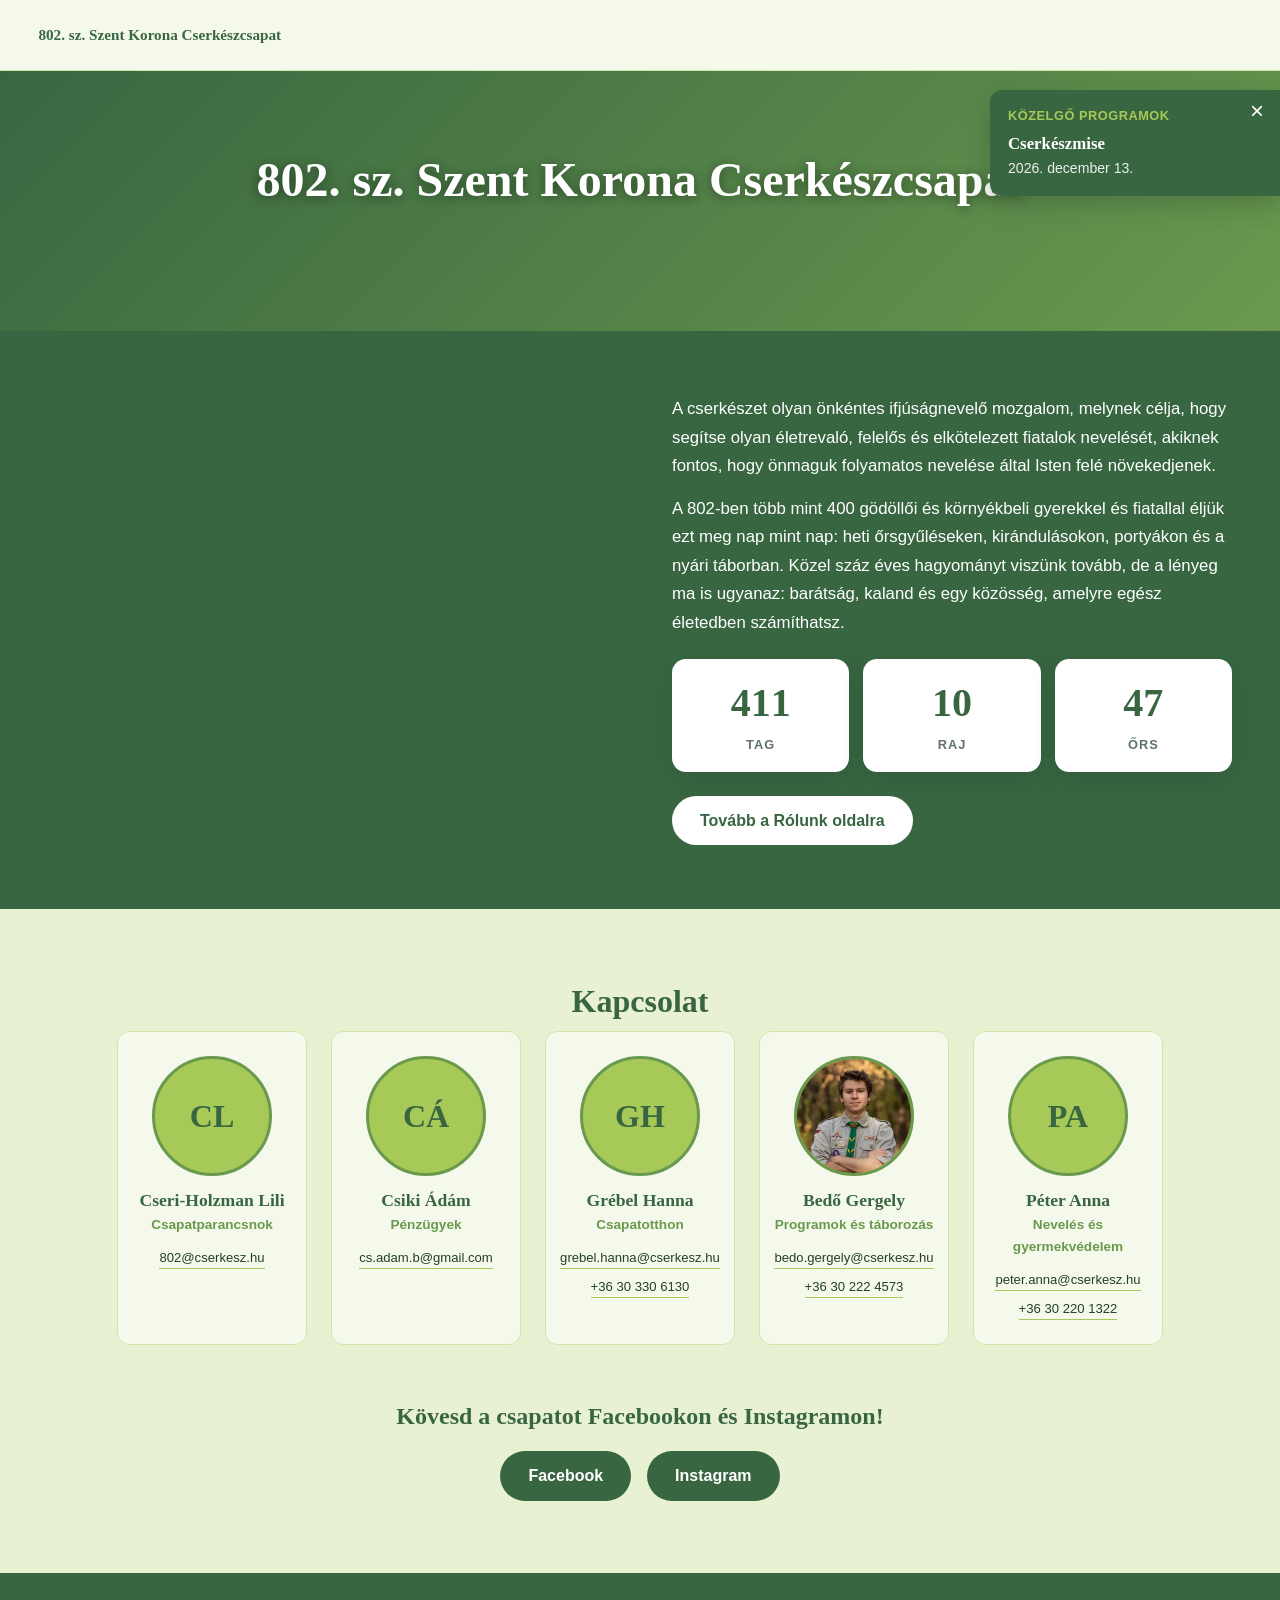
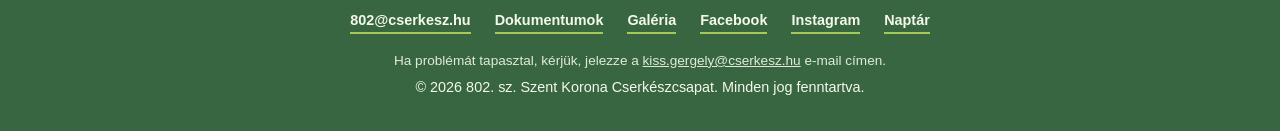
==== commit 286793c5: "Oldal frissítése a táblázatból" ====
--- a/index.html
+++ b/index.html
@@ -226,11 +226,11 @@
             <img src="images/webp/kozos/team/bedo-gergely.webp" alt="Bedő Gergely" data-optional>
           </div>
           <h3>Bedő Gergely</h3>
-          <p class="person-role">Tábor és programok</p>
+          <p class="person-role">Programok és táborozás</p>
           <a class="person-email" href="mailto:bedo.gergely@cserkesz.hu">bedo.gergely@<wbr>cserkesz.hu</a>
           <a class="person-phone" href="tel:+36302224573">+36 30 222 4573</a>
           <div class="person-bio" hidden>
-            <p class="person-bio-role">Tábor és programok</p>
+            <p class="person-bio-role">Programok és táborozás</p>
             <p class="person-bio-text">Egészen kisgyermek korom óta nagy csodálattal és kíváncsisággal nézek a világra. Hamar ráébredtem arra is, hogy a szerteágazó érdeklődésem biztos pontja a minket körülvevő természet. Amint tehettem, csatlakoztam is a cserkészekhez. Azóta sokat köszönhetek a mozgalomnak, a rengeteg szabadban töltött perc mellet, a megtartó közösséget, a fejlődési lehetőségeket és a cselekedve tanulás tapasztalatát, sok élményt és kalandot. Úgy hiszem, hogy ma is, amikor minden a fiatalok figyelméért van versenyben, a cserkészet egy biztos fogódzkodót ad az egészséges felnőtté válás útján.<br>Hogy ehhez hozzá tehessek, örömmel vállaltam csapatunk szolgálatát segédőrsvezetőként, idővel pedig megadatott, hogy folytathattam ezt, és immáron programokért felelős csapatparancsnok helyettesként segíthetem csapatparancsnokunk munkáját. Feladatomat a saját tapasztalataimat szem előtt tartva igyekszem végezni. Célom, hogy olyan programokat tartsunk, amelyek ténylegesen fejlődési lehetőséget adnak a cserkészeinknek. Hozzásegítik őket önmaguk, egymás, a természet, a körülöttünk lévő és a szemmel nem látható világ megismeréséhez és megértéséhez. Azt szeretném, hogy a programok során sok kalandban és élményben lehessen része csapatunk minden tagjának.</p>
             <ul class="person-bio-contact">
               <li><a class="person-email" href="mailto:bedo.gergely@cserkesz.hu">bedo.gergely@cserkesz.hu</a></li>
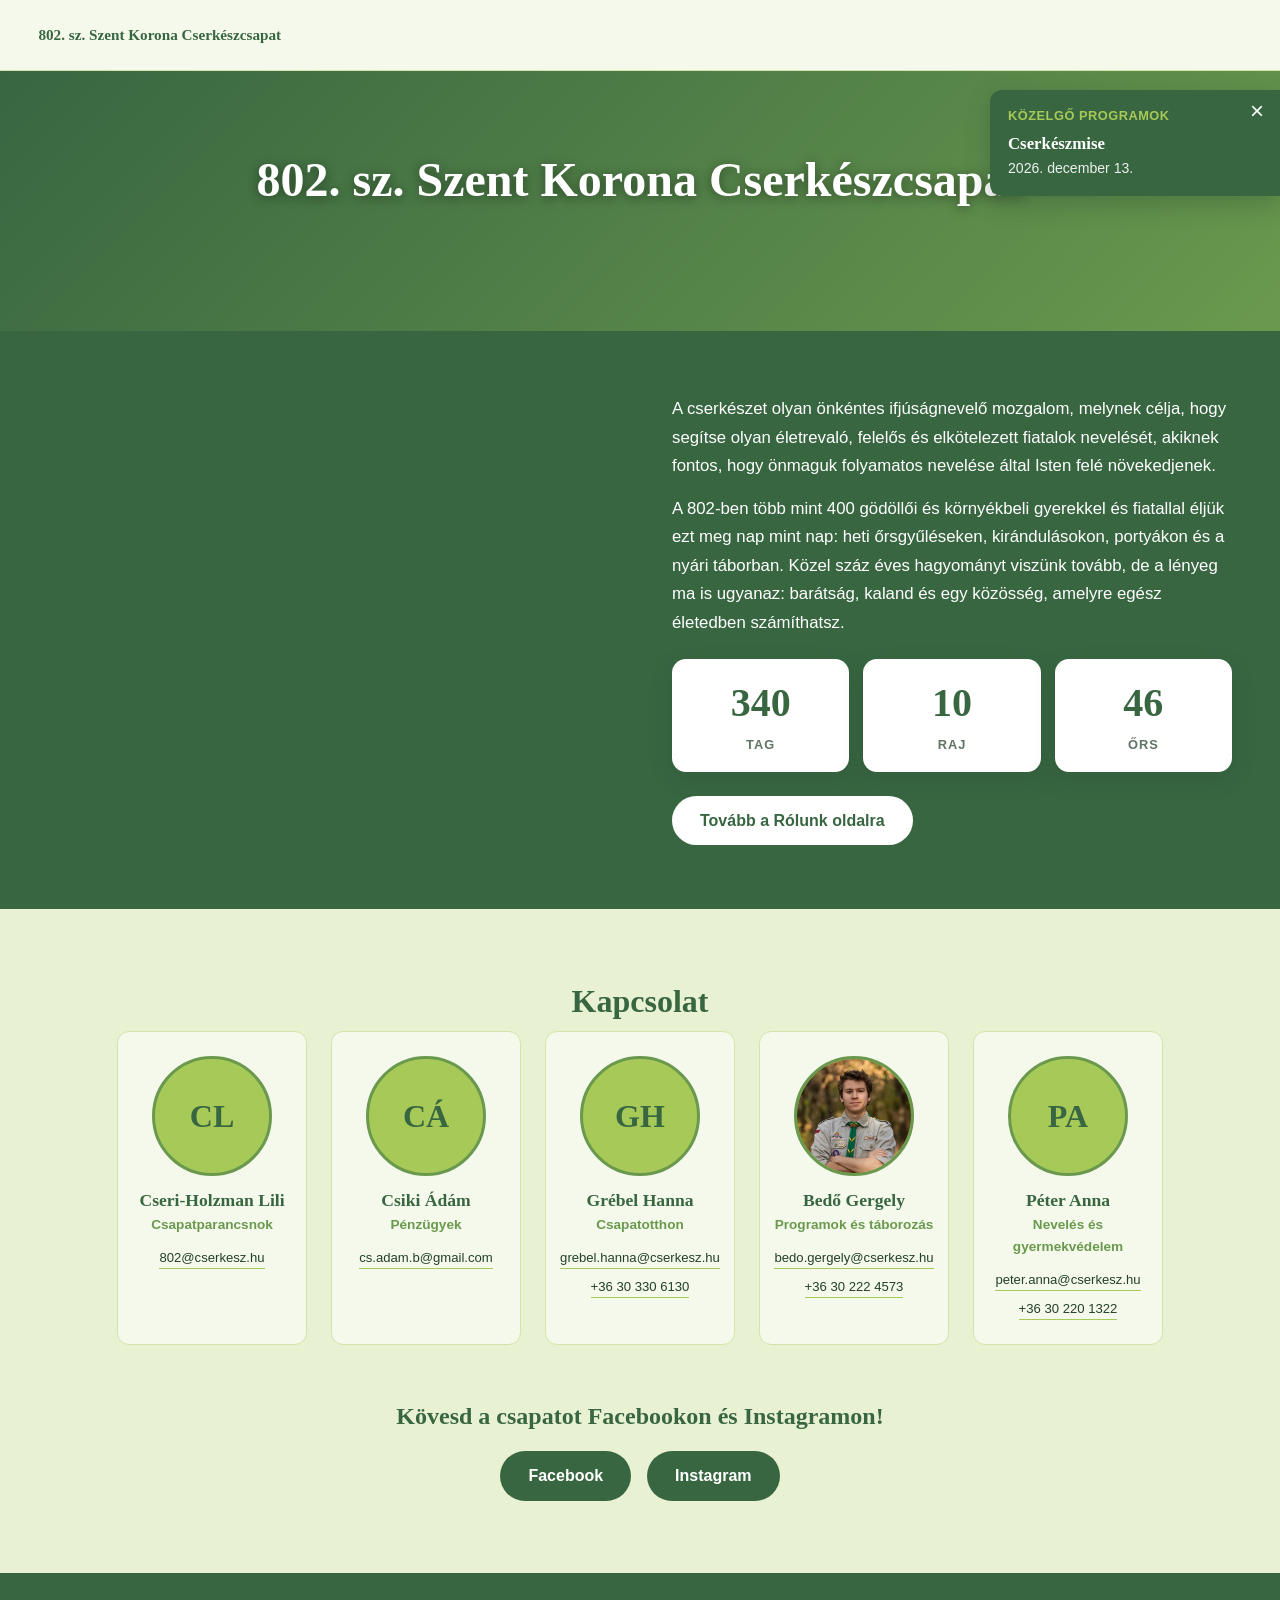
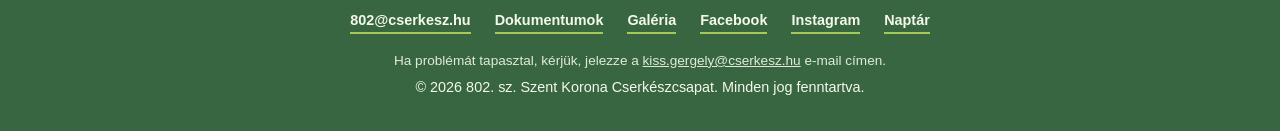
==== commit a93eb4f0: "Oldal frissítése a táblázatból" ====
--- a/index.html
+++ b/index.html
@@ -141,7 +141,7 @@
         <!-- COUNTERS:START – written by tools/sync_counters.py from the Google Sheet, do not edit by hand -->
         <div class="stats">
           <div class="stat-card">
-            <span class="stat-number" data-count="411">411</span>
+            <span class="stat-number" data-count="340">340</span>
             <span class="stat-label">Tag</span>
           </div>
           <div class="stat-card">
@@ -149,7 +149,7 @@
             <span class="stat-label">Raj</span>
           </div>
           <div class="stat-card">
-            <span class="stat-number" data-count="47">47</span>
+            <span class="stat-number" data-count="46">46</span>
             <span class="stat-label">Őrs</span>
           </div>
         </div>
@@ -306,6 +306,6 @@
     <ul class="upcoming-list" id="upcomingList"></ul>
   </aside>
 
-  <script src="script.js?v=79"></script>
+  <script src="script.js?v=80"></script>
 </body>
 </html>
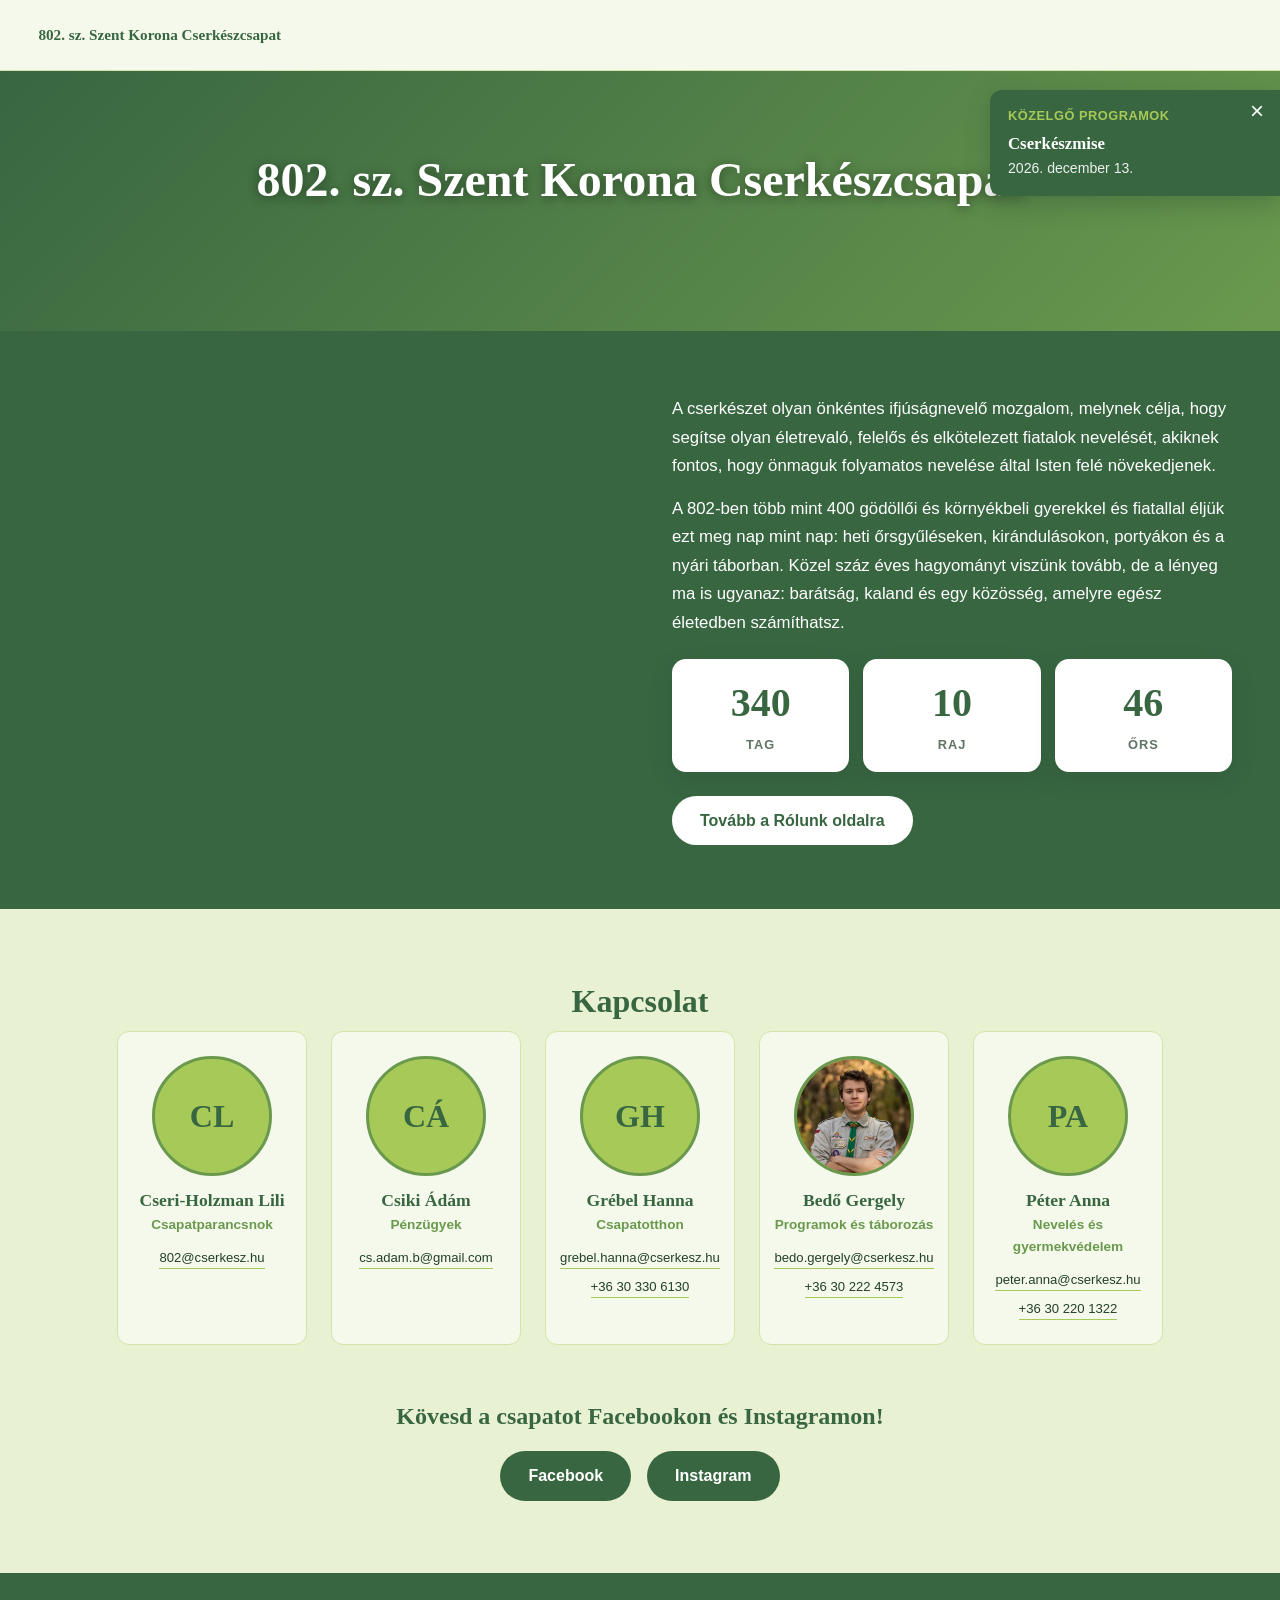
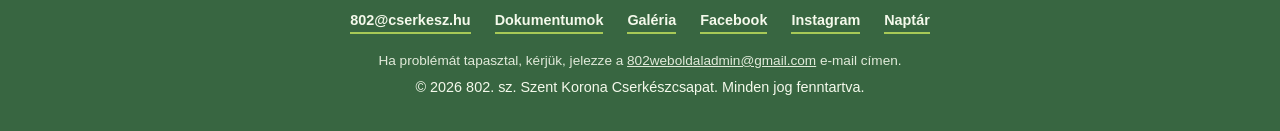
==== commit 304cefb6: "Oldal frissítése a táblázatból" ====
--- a/index.html
+++ b/index.html
@@ -287,7 +287,7 @@
         <a href="programok#naptar">Naptár</a>
       </div>
       <!-- ADMIN_CONTACT:START – written by tools/sync_footer.py from the ADMIN_EMAIL secret, do not edit by hand -->
-      <p class="footer-report">Ha problémát tapasztal, kérjük, jelezze a <a href="mailto:kiss.gergely@cserkesz.hu">kiss.gergely@cserkesz.hu</a> e-mail címen.</p>
+      <p class="footer-report">Ha problémát tapasztal, kérjük, jelezze a <a href="mailto:802weboldaladmin@gmail.com">802weboldaladmin@gmail.com</a> e-mail címen.</p>
 
       <!-- ADMIN_CONTACT:END -->
       <p>&copy; <span id="year"></span> 802. sz. Szent Korona Cserkészcsapat. Minden jog fenntartva.</p>
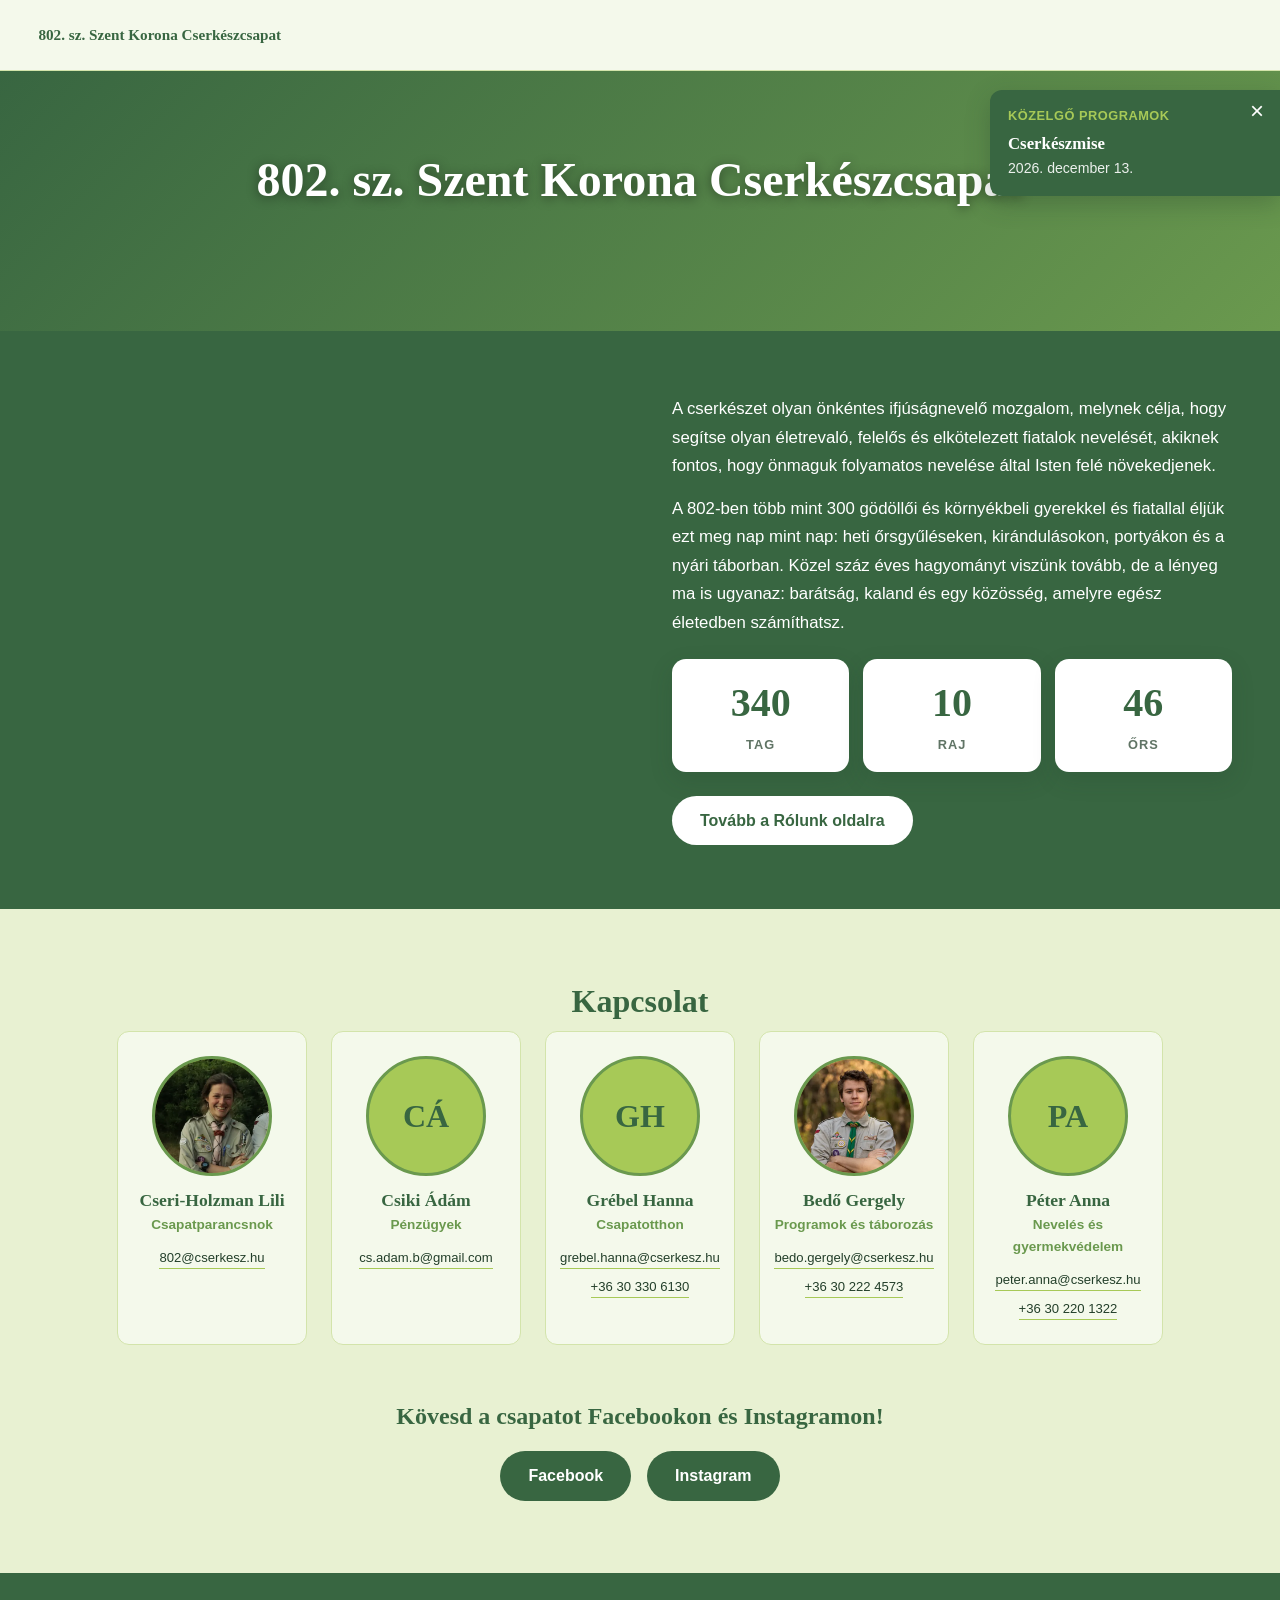
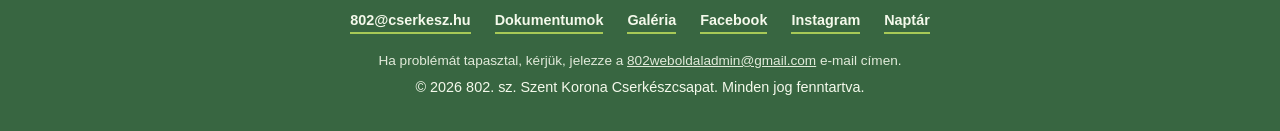
==== commit 222f6a68: "Létszám: több mint 300 tag a főoldalon és a Rólunk oldalon Co-Authored-By: Claude Opus 5.5 <noreply@" ====
--- a/index.html
+++ b/index.html
@@ -131,7 +131,7 @@
           növekedjenek.
         </p>
         <p>
-          A 802-ben több mint 400 gödöllői és környékbeli gyerekkel és
+          A 802-ben több mint 300 gödöllői és környékbeli gyerekkel és
           fiatallal éljük ezt meg nap mint nap: heti őrsgyűléseken,
           kirándulásokon, portyákon és a nyári táborban. Közel száz éves
           hagyományt viszünk tovább, de a lényeg ma is ugyanaz: barátság, kaland
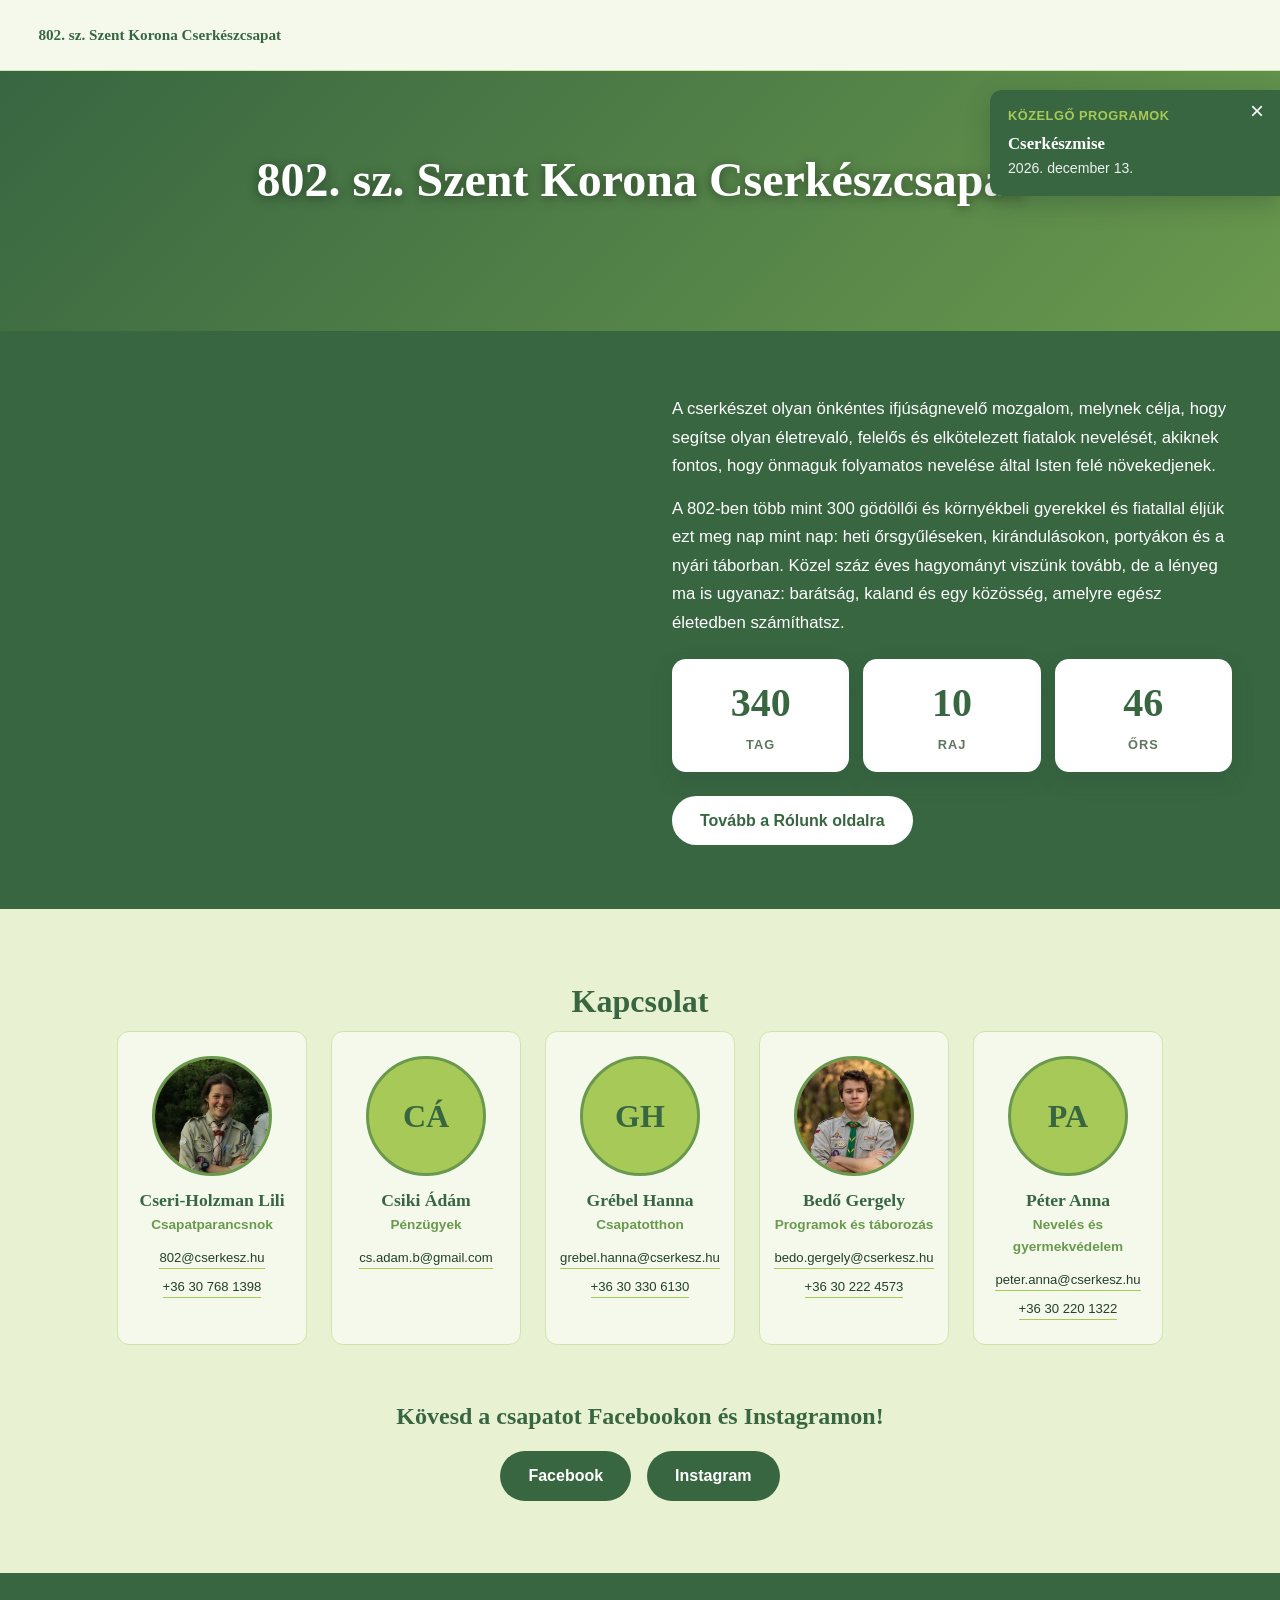
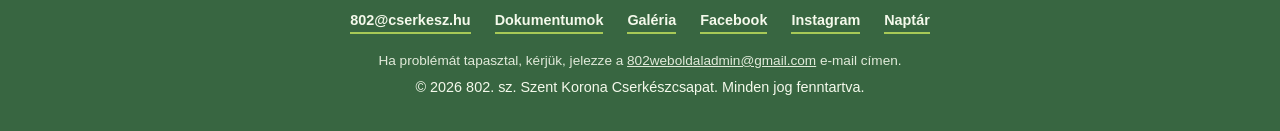
==== commit 0e1c3e6e: "Oldal frissítése a táblázatból" ====
--- a/index.html
+++ b/index.html
@@ -180,10 +180,13 @@
           <h3>Cseri-Holzman Lili</h3>
           <p class="person-role">Csapatparancsnok</p>
           <a class="person-email" href="mailto:802@cserkesz.hu">802@<wbr>cserkesz.hu</a>
+          <a class="person-phone" href="tel:+36307681398">+36 30 768 1398</a>
           <div class="person-bio" hidden>
             <p class="person-bio-role">Csapatparancsnok</p>
+            <p class="person-bio-text">Cseri-Holzmann Lili vagyok, őrsvezető és csapatparancsnok, civil életemben leendő design-teoretikus.<br>13 éve cserkészkedem, 6 éve kezdtem el a vezetői szolgálatot; segédőrsvezetői, segédtiszti és tiszti képesítéseket szereztem. Feladatom a csapat működési egységeinek összefogása, életének gondozása, képviselete, figyelemmel növelése.<br>Számomra a cserkészet az életrevalóság iskolája, olyan megtartó közösség, ahol tanulhatok másokról és magamról, Istenről, emberszeretetről, természetről és együttműködésről.<br>Azért lettem csapatparancsnok, mert hiszek abban, hogy cserkészként értékes társadalmi-ívű munkát végzünk, célom szolgálni csapatom fejlődését, hogy minél közös-ségibb, tudatosabb, pezsgőbb és hitelesebb cserkészetet műveljünk.</p>
             <ul class="person-bio-contact">
               <li><a class="person-email" href="mailto:802@cserkesz.hu">802@cserkesz.hu</a></li>
+              <li><a class="inline-link" href="tel:+36307681398">+36 30 768 1398</a></li>
             </ul>
           </div>
         </div>
